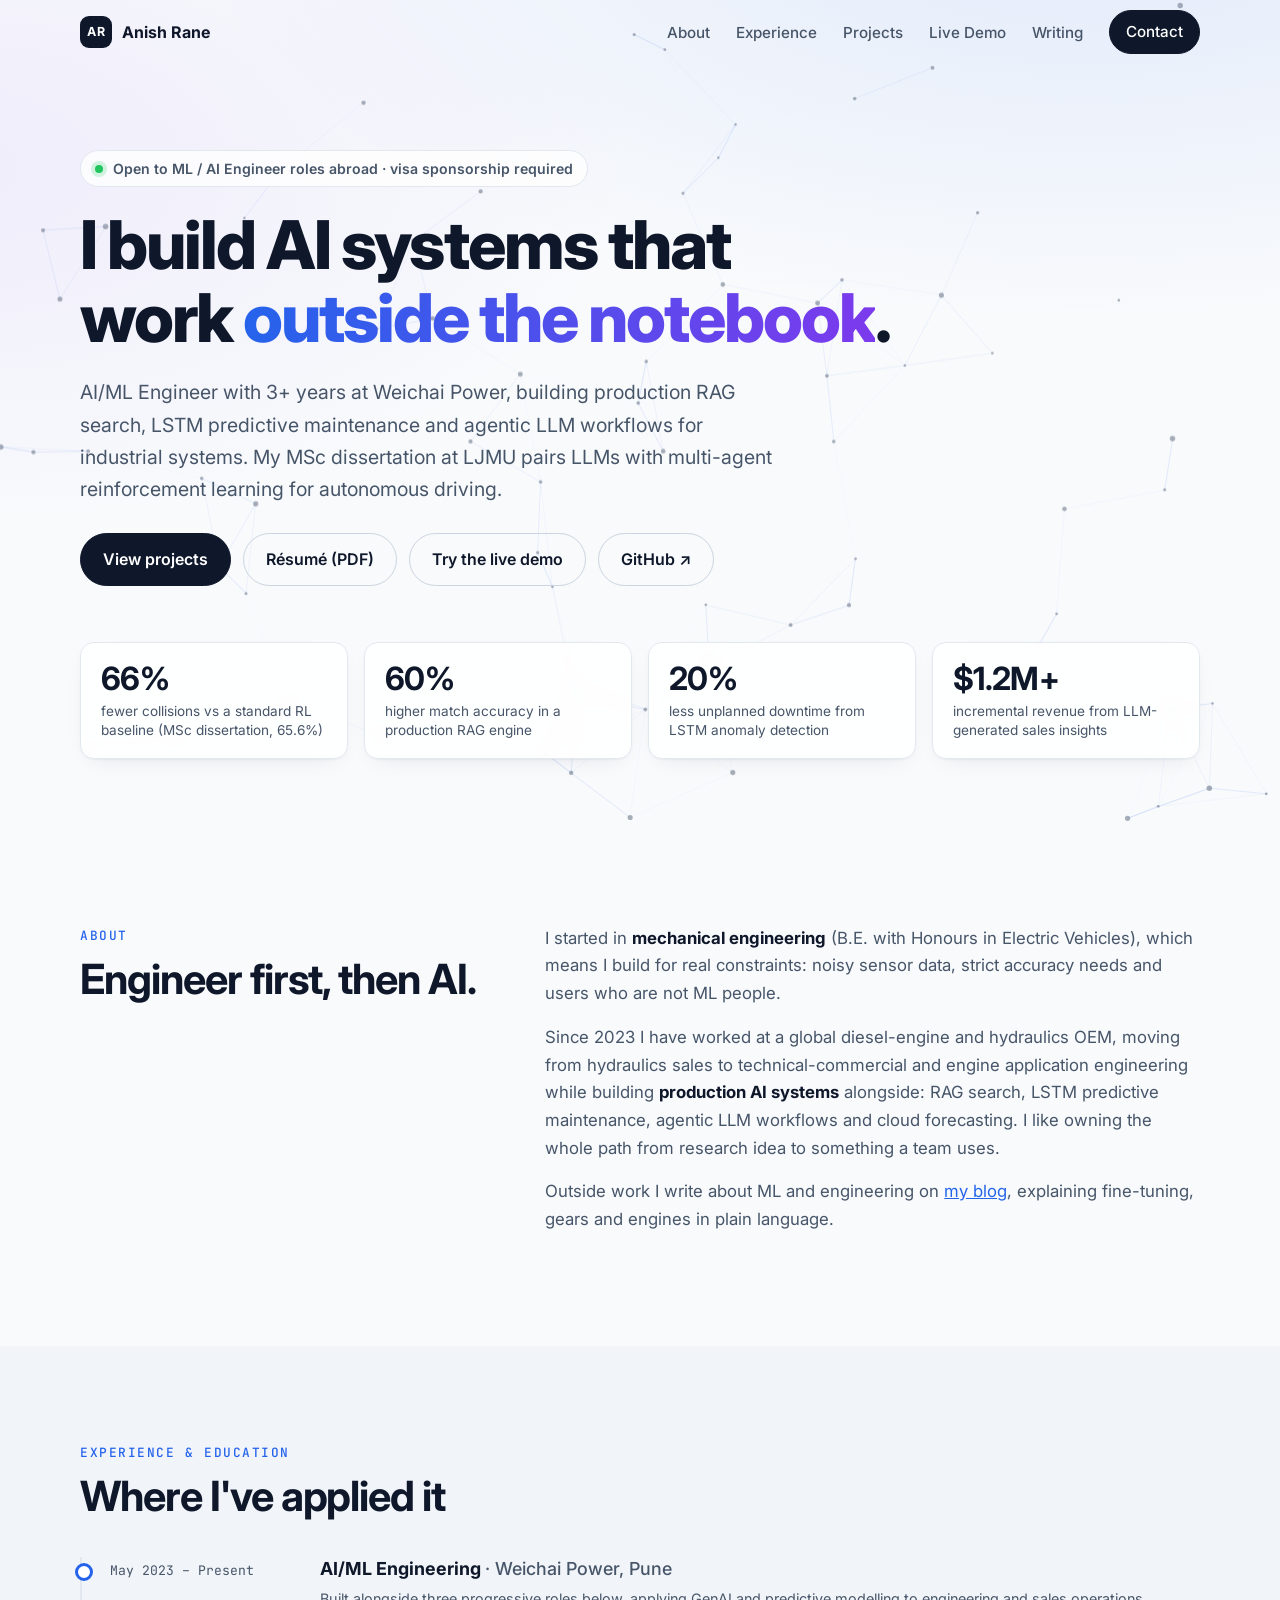
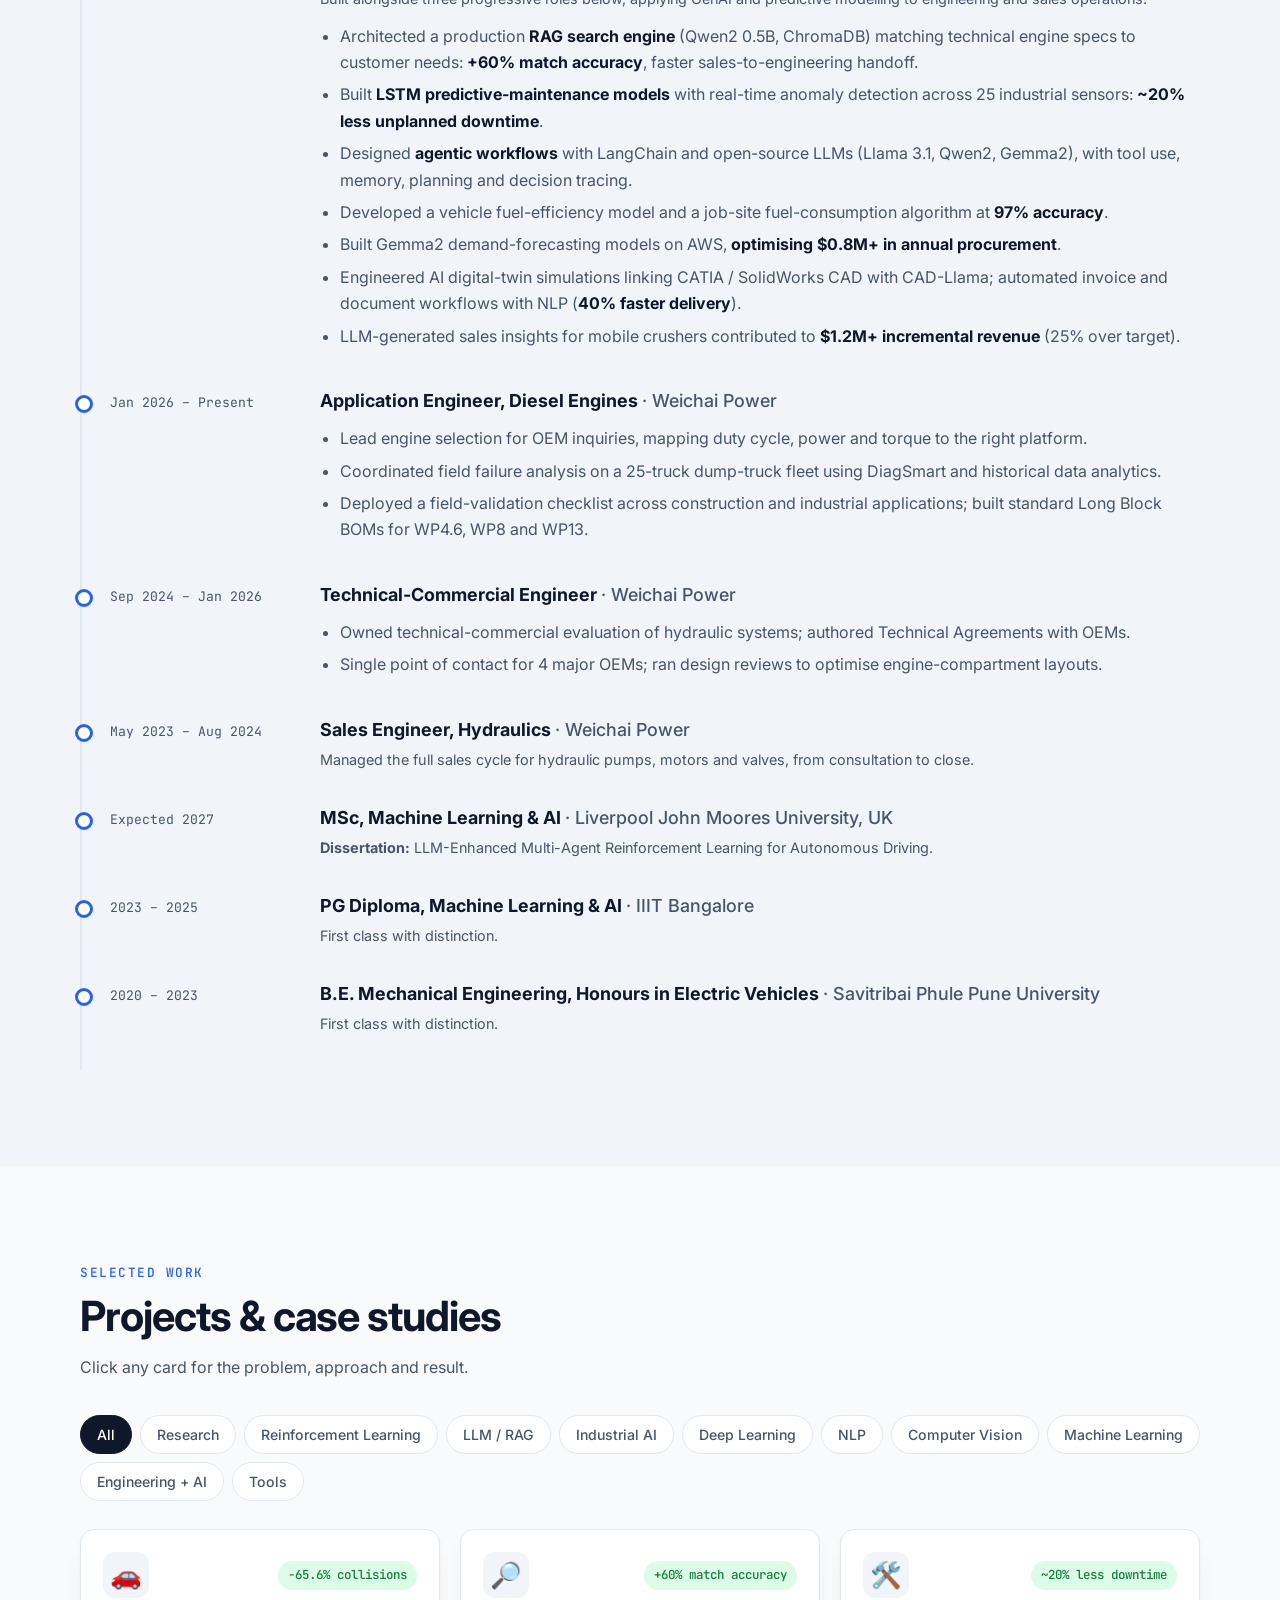
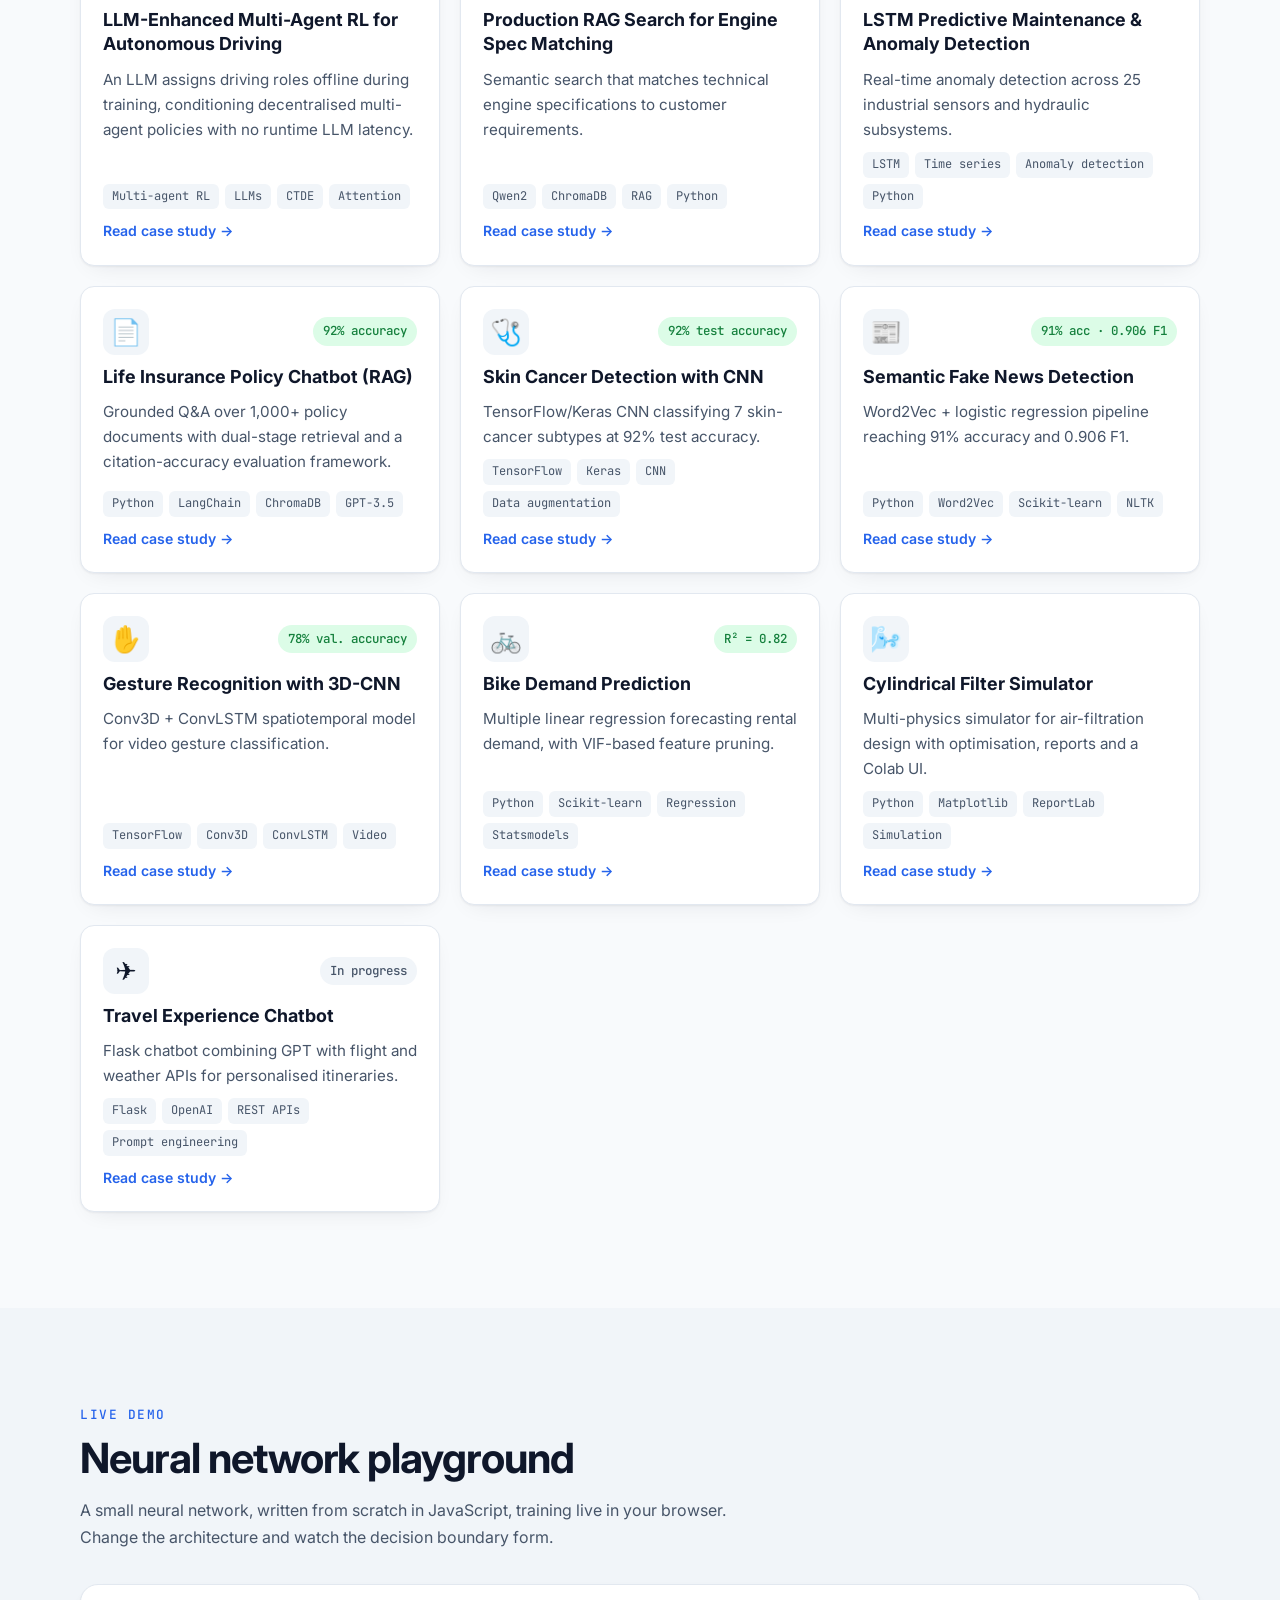
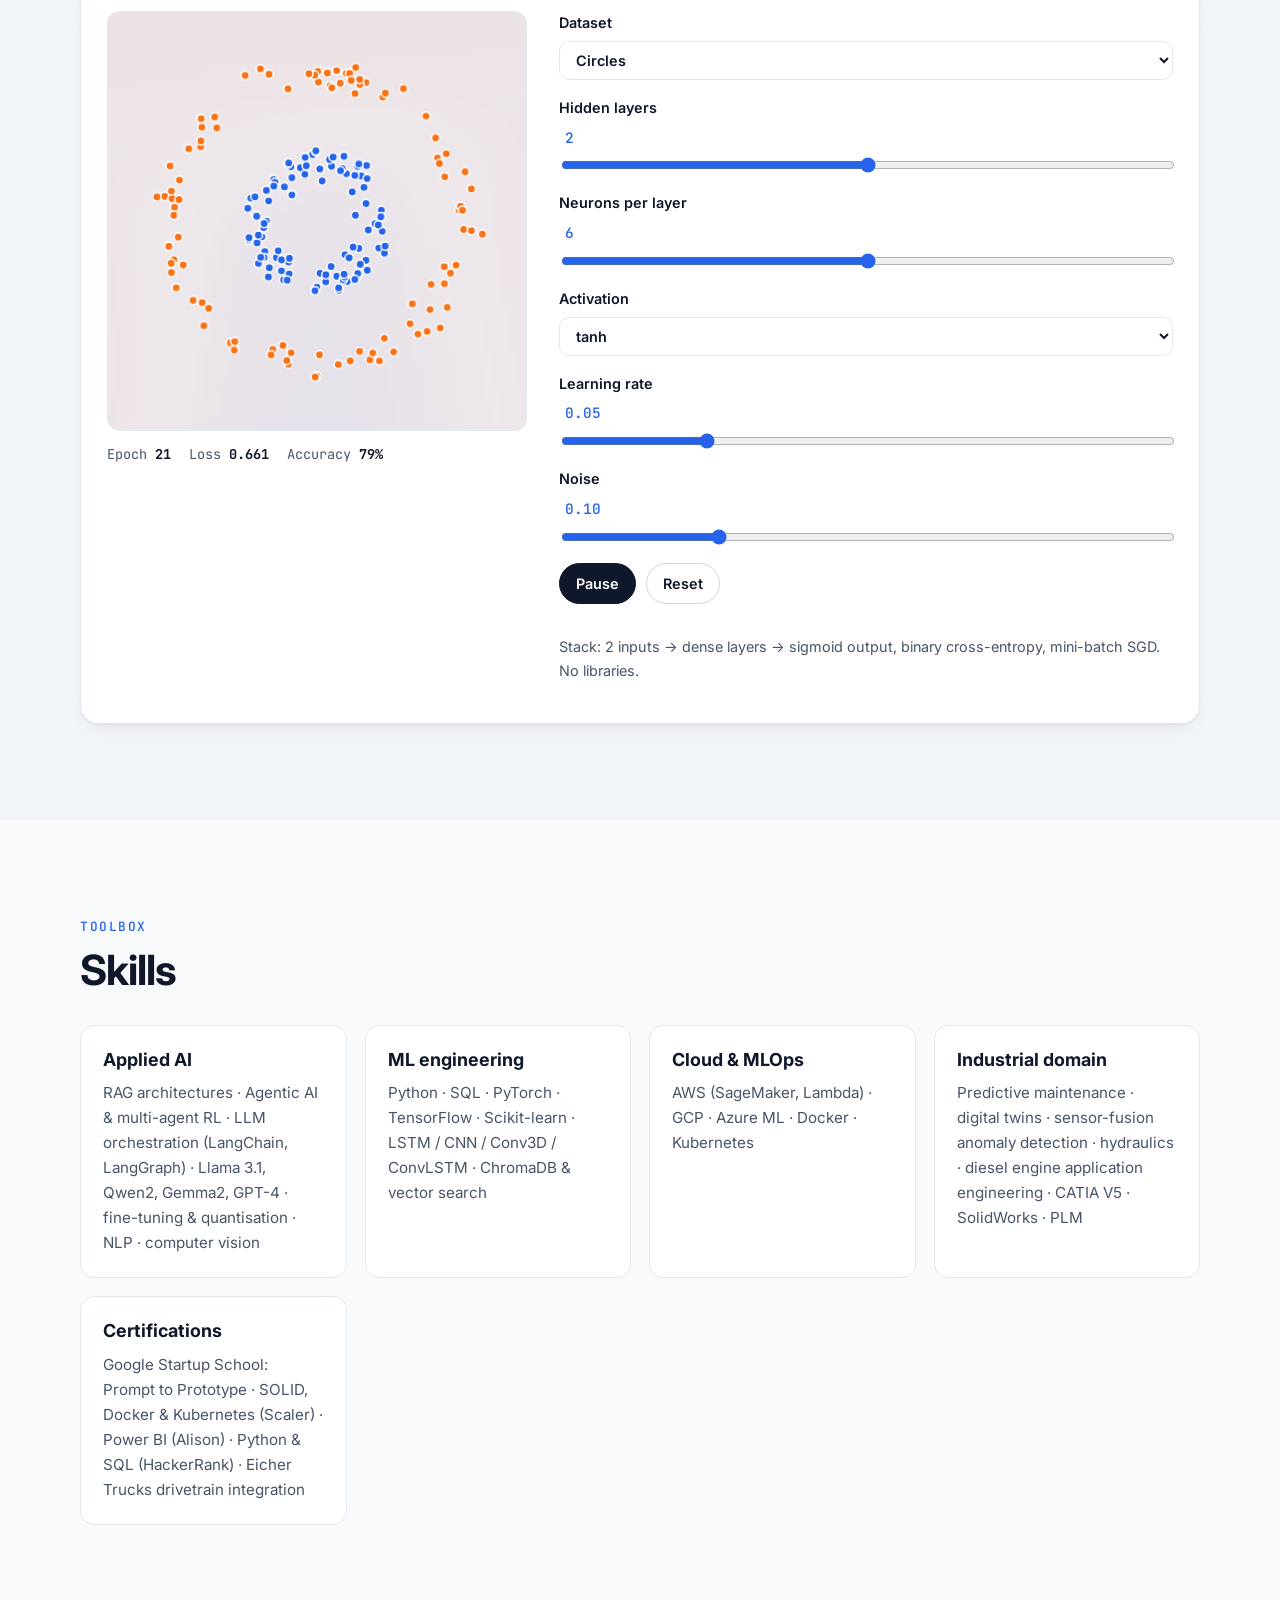
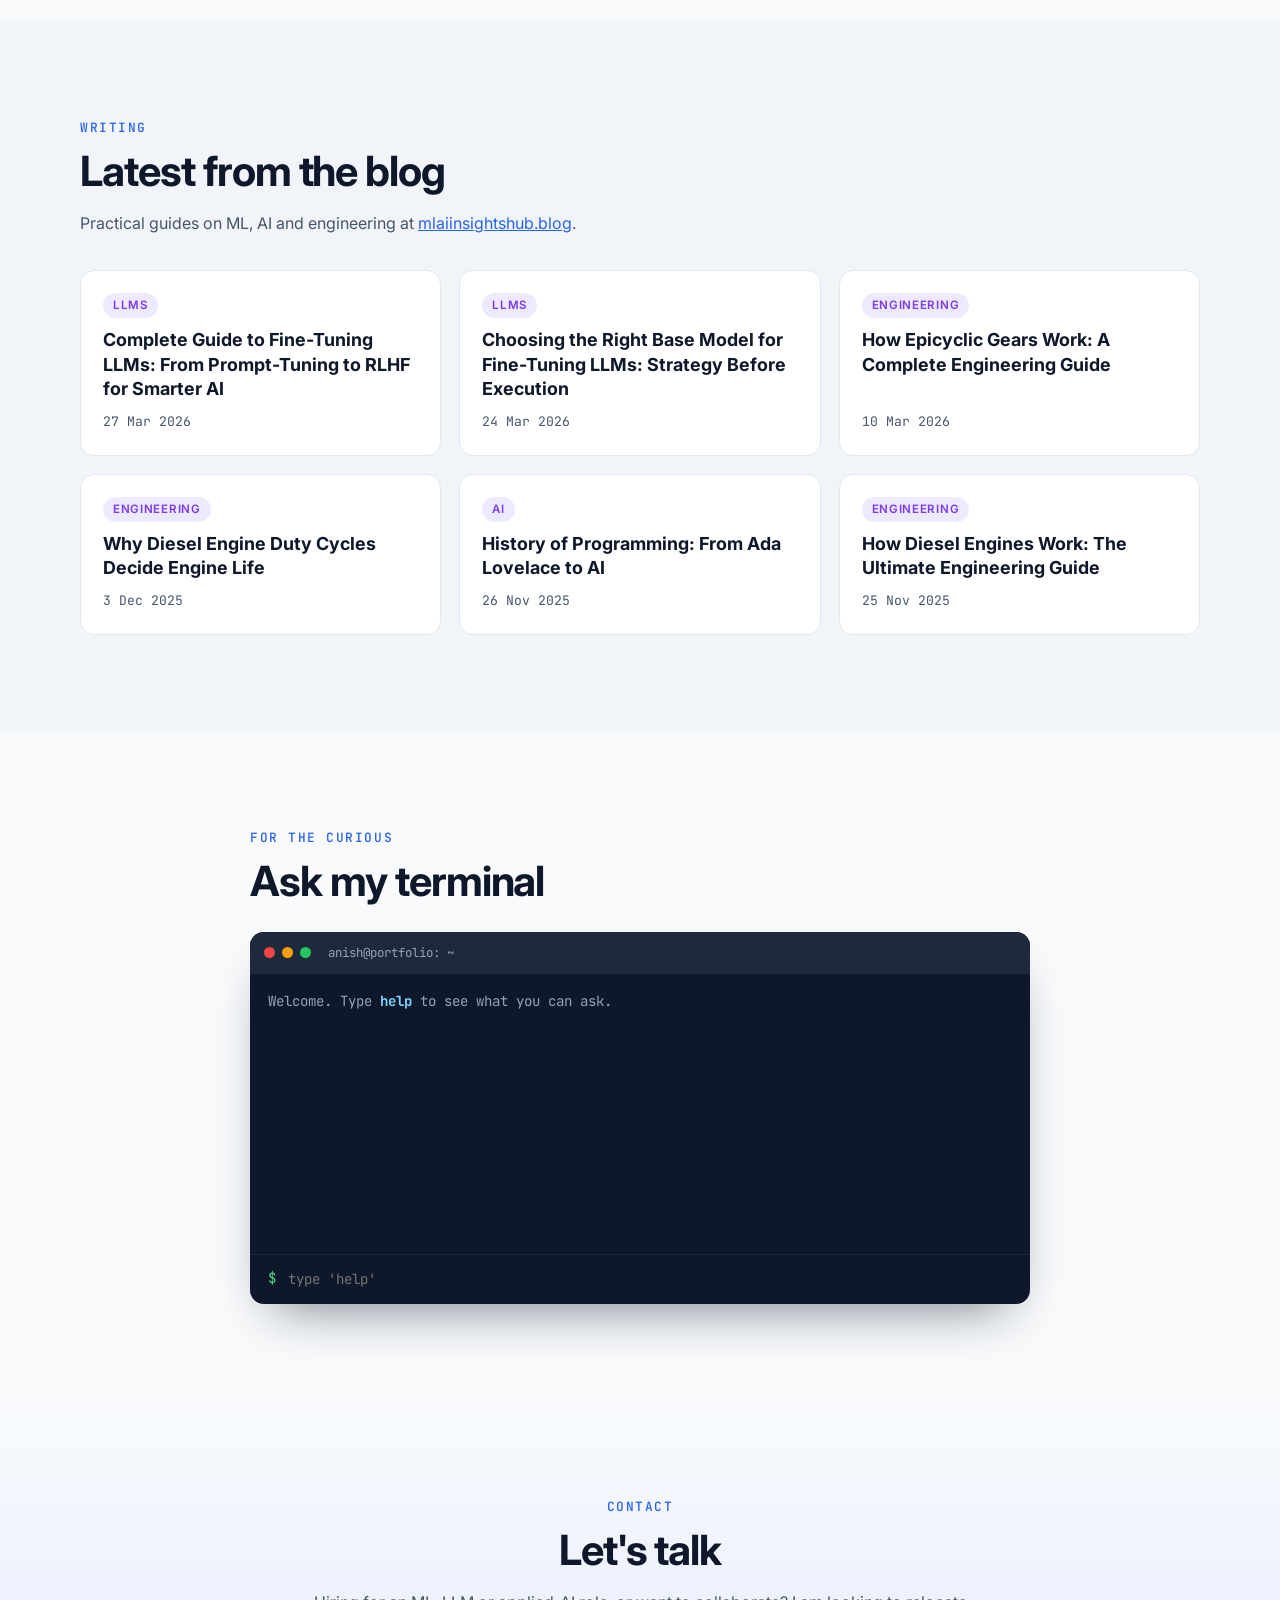
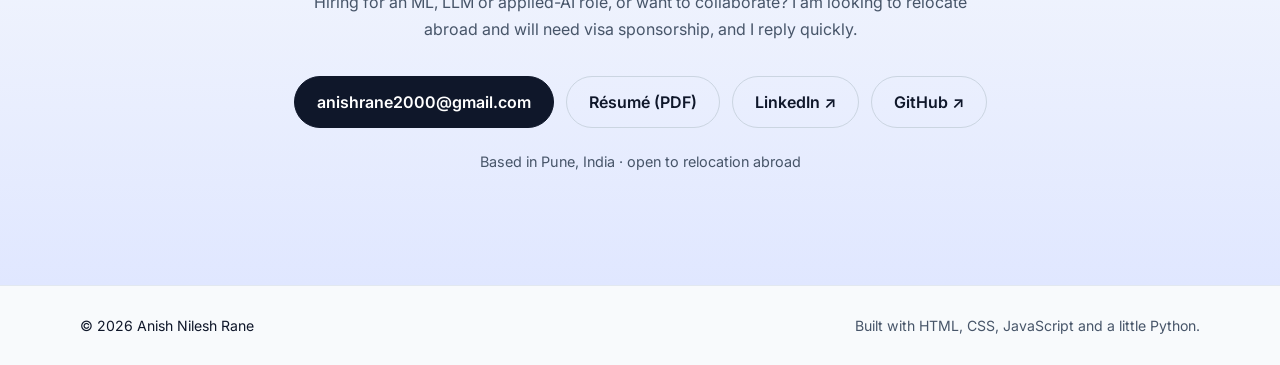
==== index.html @ 1b6bf933 "Rebuild portfolio" ====
<!doctype html>
<html lang="en">
<head>
<meta charset="utf-8">
<meta name="viewport" content="width=device-width, initial-scale=1">
<title>Anish Rane · Generative AI & Machine Learning Engineer</title>
<meta name="description" content="Anish Rane is an AI/ML Engineer building production RAG systems, LSTM predictive maintenance and LLM agents, with an MSc dissertation on LLM-enhanced multi-agent RL for autonomous driving. Explore projects, case studies and live in-browser ML demos.">
<meta name="author" content="Anish Nilesh Rane">
<meta name="theme-color" content="#f8fafc">
<link rel="canonical" href="https://anishrane-cox.github.io/Portfolio/">
<link rel="icon" href="favicon.svg" type="image/svg+xml">
<meta property="og:type" content="website">
<meta property="og:title" content="Anish Rane · Generative AI & ML Engineer">
<meta property="og:description" content="RAG systems, LLM tooling, computer vision and predictive models, with live ML demos you can run in the browser.">
<meta property="og:url" content="https://anishrane-cox.github.io/Portfolio/">
<meta name="twitter:card" content="summary">
<link rel="preconnect" href="https://fonts.googleapis.com">
<link rel="preconnect" href="https://fonts.gstatic.com" crossorigin>
<link href="https://fonts.googleapis.com/css2?family=Inter:wght@400;500;600;700;800&family=JetBrains+Mono:wght@400;500&display=swap" rel="stylesheet">
<link rel="stylesheet" href="assets/css/style.css">
<script type="application/ld+json">
{"@context":"https://schema.org","@type":"Person","name":"Anish Nilesh Rane","url":"https://anishrane-cox.github.io/Portfolio/","jobTitle":"AI/ML Engineer","address":{"@type":"PostalAddress","addressLocality":"Pune","addressCountry":"IN"},"worksFor":{"@type":"Organization","name":"Weichai Power"},"alumniOf":[{"@type":"CollegeOrUniversity","name":"Liverpool John Moores University"}],"sameAs":["https://www.linkedin.com/in/anish-rane","https://github.com/AnishRane-cox","https://mlaiinsightshub.blog/"],"knowsAbout":["Multi-Agent Reinforcement Learning","Autonomous Vehicles","Machine Learning","Generative AI","Retrieval-Augmented Generation","Computer Vision","MLOps"]}
</script>
</head>
<body>
<a class="skip" href="#main">Skip to content</a>

<header class="nav" id="nav">
  <div class="wrap nav-inner">
    <a class="brand" href="#top" aria-label="Anish Rane, home"><span class="logo">AR</span><span>Anish Rane</span></a>
    <nav aria-label="Primary">
      <ul class="nav-links" id="navLinks">
        <li><a href="#about">About</a></li>
        <li><a href="#experience">Experience</a></li>
        <li><a href="#projects">Projects</a></li>
        <li><a href="#lab">Live Demo</a></li>
        <li><a href="#writing">Writing</a></li>
        <li><a href="#contact" class="btn btn-sm">Contact</a></li>
      </ul>
    </nav>
    <button class="burger" id="burger" aria-label="Toggle menu" aria-expanded="false" aria-controls="navLinks"><span></span><span></span></button>
  </div>
</header>

<main id="main">
<section class="hero" id="top">
  <canvas id="heroCanvas" aria-hidden="true"></canvas>
  <div class="wrap hero-inner">
    <p class="eyebrow"><span class="dot"></span> Open to ML / AI Engineer roles abroad · visa sponsorship required</p>
    <h1>I build AI systems that<br>work <span class="grad">outside the notebook</span>.</h1>
    <p class="lead">AI/ML Engineer with 3+ years at Weichai Power, building production RAG search, LSTM predictive maintenance and agentic LLM workflows for industrial systems. My MSc dissertation at LJMU pairs LLMs with multi-agent reinforcement learning for autonomous driving.</p>
    <div class="cta-row">
      <a class="btn" href="#projects">View projects</a>
      <a class="btn btn-ghost" href="assets/Anish_Rane_Resume.pdf" target="_blank" rel="noopener">Résumé (PDF)</a>
      <a class="btn btn-ghost" href="#lab">Try the live demo</a>
      <a class="btn btn-ghost" href="https://github.com/AnishRane-cox" target="_blank" rel="noopener">GitHub ↗</a>
    </div>
    <ul class="stats" aria-label="Highlights">
      <li><strong data-count="66" data-suffix="%">66%</strong><span>fewer collisions vs a standard RL baseline (MSc dissertation, 65.6%)</span></li>
      <li><strong data-count="60" data-suffix="%">60%</strong><span>higher match accuracy in a production RAG engine</span></li>
      <li><strong data-count="20" data-suffix="%">~20%</strong><span>less unplanned downtime from LSTM anomaly detection</span></li>
      <li><strong>$1.2M+</strong><span>incremental revenue from LLM-generated sales insights</span></li>
    </ul>
  </div>
</section>

<section class="section" id="about">
  <div class="wrap grid-2">
    <div>
      <p class="kicker">About</p>
      <h2>Engineer first, then AI.</h2>
    </div>
    <div class="prose">
      <p>I started in <strong>mechanical engineering</strong> (B.E. with Honours in Electric Vehicles), which means I build for real constraints: noisy sensor data, strict accuracy needs and users who are not ML people.</p>
      <p>Since 2023 I have worked at a global diesel-engine and hydraulics OEM, moving from hydraulics sales to technical-commercial and engine application engineering while building <strong>production AI systems</strong> alongside: RAG search, LSTM predictive maintenance, agentic LLM workflows and cloud forecasting. I like owning the whole path from research idea to something a team uses.</p>
      <p>Outside work I write about ML and engineering on <a href="https://mlaiinsightshub.blog/" target="_blank" rel="noopener">my blog</a>, explaining fine-tuning, gears and engines in plain language.</p>
    </div>
  </div>
</section>

<section class="section alt" id="experience">
  <div class="wrap">
    <p class="kicker">Experience &amp; education</p>
    <h2>Where I've applied it</h2>
    <div class="timeline">
      <article class="tl-item">
        <div class="tl-meta">May 2023 – Present</div>
        <div class="tl-body">
          <h3>AI/ML Engineering <span class="muted">· Weichai Power, Pune</span></h3>
          <p class="small">Built alongside three progressive roles below, applying GenAI and predictive modelling to engineering and sales operations.</p>
          <ul>
            <li>Architected a production <strong>RAG search engine</strong> (Qwen2&nbsp;0.5B, ChromaDB) matching technical engine specs to customer needs: <strong>+60% match accuracy</strong>, faster sales-to-engineering handoff.</li>
            <li>Built <strong>LSTM predictive-maintenance models</strong> with real-time anomaly detection across 25 industrial sensors: <strong>~20% less unplanned downtime</strong>.</li>
            <li>Designed <strong>agentic workflows</strong> with LangChain and open-source LLMs (Llama&nbsp;3.1, Qwen2, Gemma2), with tool use, memory, planning and decision tracing.</li>
            <li>Developed a vehicle fuel-efficiency model and a job-site fuel-consumption algorithm at <strong>97% accuracy</strong>.</li>
            <li>Built Gemma2 demand-forecasting models on AWS, <strong>optimising $0.8M+ in annual procurement</strong>.</li>
            <li>Engineered AI digital-twin simulations linking CATIA / SolidWorks CAD with CAD-Llama; automated invoice and document workflows with NLP (<strong>40% faster delivery</strong>).</li>
            <li>LLM-generated sales insights for mobile crushers contributed to <strong>$1.2M+ incremental revenue</strong> (25% over target).</li>
          </ul>
        </div>
      </article>
      <article class="tl-item">
        <div class="tl-meta">Jan 2026 – Present</div>
        <div class="tl-body">
          <h3>Application Engineer, Diesel Engines <span class="muted">· Weichai Power</span></h3>
          <ul>
            <li>Lead engine selection for OEM inquiries, mapping duty cycle, power and torque to the right platform.</li>
            <li>Coordinated field failure analysis on a 25-truck dump-truck fleet using DiagSmart and historical data analytics.</li>
            <li>Deployed a field-validation checklist across construction and industrial applications; built standard Long Block BOMs for WP4.6, WP8 and WP13.</li>
          </ul>
        </div>
      </article>
      <article class="tl-item">
        <div class="tl-meta">Sep 2024 – Jan 2026</div>
        <div class="tl-body">
          <h3>Technical-Commercial Engineer <span class="muted">· Weichai Power</span></h3>
          <ul>
            <li>Owned technical-commercial evaluation of hydraulic systems; authored Technical Agreements with OEMs.</li>
            <li>Single point of contact for 4 major OEMs; ran design reviews to optimise engine-compartment layouts.</li>
          </ul>
        </div>
      </article>
      <article class="tl-item">
        <div class="tl-meta">May 2023 – Aug 2024</div>
        <div class="tl-body">
          <h3>Sales Engineer, Hydraulics <span class="muted">· Weichai Power</span></h3>
          <p class="small">Managed the full sales cycle for hydraulic pumps, motors and valves, from consultation to close.</p>
        </div>
      </article>
      <article class="tl-item">
        <div class="tl-meta">Expected 2027</div>
        <div class="tl-body">
          <h3>MSc, Machine Learning &amp; AI <span class="muted">· Liverpool John Moores University, UK</span></h3>
          <p class="small"><strong>Dissertation:</strong> LLM-Enhanced Multi-Agent Reinforcement Learning for Autonomous Driving.</p>
        </div>
      </article>
      <article class="tl-item">
        <div class="tl-meta">2023 – 2025</div>
        <div class="tl-body">
          <h3>PG Diploma, Machine Learning &amp; AI <span class="muted">· IIIT Bangalore</span></h3>
          <p class="small">First class with distinction.</p>
        </div>
      </article>
      <article class="tl-item">
        <div class="tl-meta">2020 – 2023</div>
        <div class="tl-body">
          <h3>B.E. Mechanical Engineering, Honours in Electric Vehicles <span class="muted">· Savitribai Phule Pune University</span></h3>
          <p class="small">First class with distinction.</p>
        </div>
      </article>
    </div>
  </div>
</section>

<section class="section" id="projects">
  <div class="wrap">
    <p class="kicker">Selected work</p>
    <h2>Projects &amp; case studies</h2>
    <p class="sub">Click any card for the problem, approach and result.</p>
    <div class="filters" id="filters" role="group" aria-label="Filter projects"></div>
    <div class="cards" id="cards"></div>
  </div>
</section>

<section class="section alt" id="lab">
  <div class="wrap">
    <p class="kicker">Live demo</p>
    <h2>Neural network playground</h2>
    <p class="sub">A small neural network, written from scratch in JavaScript, training live in your browser. Change the architecture and watch the decision boundary form.</p>
    <div class="lab">
      <div class="lab-stage">
        <canvas id="nnCanvas" width="420" height="420" aria-label="Decision boundary visualisation"></canvas>
        <div class="lab-stats"><span>Epoch <b id="sEpoch">0</b></span><span>Loss <b id="sLoss">–</b></span><span>Accuracy <b id="sAcc">–</b></span></div>
      </div>
      <div class="lab-controls">
        <label>Dataset
          <select id="cData"><option value="circles">Circles</option><option value="xor">XOR</option><option value="moons">Moons</option><option value="spiral">Spiral</option></select></label>
        <label>Hidden layers <output id="oLayers">2</output>
          <input id="cLayers" type="range" min="1" max="3" value="2"></label>
        <label>Neurons per layer <output id="oNeurons">6</output>
          <input id="cNeurons" type="range" min="2" max="10" value="6"></label>
        <label>Activation
          <select id="cAct"><option value="tanh">tanh</option><option value="relu">ReLU</option></select></label>
        <label>Learning rate <output id="oLr">0.05</output>
          <input id="cLr" type="range" min="0.005" max="0.2" step="0.005" value="0.05"></label>
        <label>Noise <output id="oNoise">0.10</output>
          <input id="cNoise" type="range" min="0" max="0.4" step="0.02" value="0.10"></label>
        <div class="btn-row">
          <button class="btn btn-sm" id="bTrain" type="button">Pause</button>
          <button class="btn btn-sm btn-ghost" id="bReset" type="button">Reset</button>
        </div>
        <p class="small muted">Stack: 2 inputs → dense layers → sigmoid output, binary cross-entropy, mini-batch SGD. No libraries.</p>
      </div>
    </div>
  </div>
</section>

<section class="section" id="skills">
  <div class="wrap">
    <p class="kicker">Toolbox</p>
    <h2>Skills</h2>
    <div class="skills">
      <div><h3>Applied AI</h3><p>RAG architectures · Agentic AI &amp; multi-agent RL · LLM orchestration (LangChain, LangGraph) · Llama 3.1, Qwen2, Gemma2, GPT-4 · fine-tuning &amp; quantisation · NLP · computer vision</p></div>
      <div><h3>ML engineering</h3><p>Python · SQL · PyTorch · TensorFlow · Scikit-learn · LSTM / CNN / Conv3D / ConvLSTM · ChromaDB &amp; vector search</p></div>
      <div><h3>Cloud &amp; MLOps</h3><p>AWS (SageMaker, Lambda) · GCP · Azure ML · Docker · Kubernetes</p></div>
      <div><h3>Industrial domain</h3><p>Predictive maintenance · digital twins · sensor-fusion anomaly detection · hydraulics · diesel engine application engineering · CATIA V5 · SolidWorks · PLM</p></div>
      <div><h3>Certifications</h3><p>Google Startup School: Prompt to Prototype · SOLID, Docker &amp; Kubernetes (Scaler) · Power BI (Alison) · Python &amp; SQL (HackerRank) · Eicher Trucks drivetrain integration</p></div>
    </div>
  </div>
</section>

<section class="section alt" id="writing">
  <div class="wrap">
    <p class="kicker">Writing</p>
    <h2>Latest from the blog</h2>
    <p class="sub">Practical guides on ML, AI and engineering at <a href="https://mlaiinsightshub.blog/" target="_blank" rel="noopener">mlaiinsightshub.blog</a>.</p>
    <div class="posts" id="posts"></div>
  </div>
</section>

<section class="section" id="terminal">
  <div class="wrap narrow">
    <p class="kicker">For the curious</p>
    <h2>Ask my terminal</h2>
    <div class="term" id="term" role="region" aria-label="Interactive terminal">
      <div class="term-bar"><i></i><i></i><i></i><span>anish@portfolio: ~</span></div>
      <div class="term-out" id="termOut" aria-live="polite"></div>
      <form class="term-form" id="termForm" autocomplete="off">
        <label for="termIn" class="sr">Terminal command</label>
        <span>$</span><input id="termIn" type="text" spellcheck="false" placeholder="type 'help'">
      </form>
    </div>
  </div>
</section>

<section class="section contact" id="contact">
  <div class="wrap narrow center">
    <p class="kicker">Contact</p>
    <h2>Let's talk</h2>
    <p class="sub">Hiring for an ML, LLM or applied-AI role, or want to collaborate? I am looking to relocate abroad and will need visa sponsorship, and I reply quickly.</p>
    <div class="cta-row center-row">
      <a class="btn" href="mailto:anishrane2000@gmail.com">anishrane2000@gmail.com</a>
      <a class="btn btn-ghost" href="assets/Anish_Rane_Resume.pdf" target="_blank" rel="noopener">Résumé (PDF)</a>
      <a class="btn btn-ghost" href="https://www.linkedin.com/in/anish-rane" target="_blank" rel="noopener">LinkedIn ↗</a>
      <a class="btn btn-ghost" href="https://github.com/AnishRane-cox" target="_blank" rel="noopener">GitHub ↗</a>
    </div>
    <p class="small muted" style="margin-top:22px">Based in Pune, India · open to relocation abroad</p>
  </div>
</section>
</main>

<footer class="footer">
  <div class="wrap foot-inner">
    <span>© <span id="year">2026</span> Anish Nilesh Rane</span>
    <span class="muted">Built with HTML, CSS, JavaScript and a little Python.</span>
  </div>
</footer>

<dialog id="modal" aria-labelledby="mTitle">
  <form method="dialog"><button class="close" aria-label="Close">×</button></form>
  <div id="mBody"></div>
</dialog>

<script src="assets/js/projects.js"></script>
<script src="assets/js/network.js"></script>
<script src="assets/js/playground.js"></script>
<script src="assets/js/main.js"></script>
</body>
</html>
---- assets/css/style.css ----
:root{
  --bg:#f8fafc;--surface:#fff;--alt:#f1f5f9;--ink:#0f172a;--ink2:#475569;--line:#e2e8f0;
  --accent:#2563eb;--accent2:#7c3aed;--warm:#f97316;--radius:14px;
  --shadow:0 1px 2px rgba(15,23,42,.05),0 8px 24px -12px rgba(15,23,42,.12);
  --mono:"JetBrains Mono",ui-monospace,Menlo,monospace;
}
*{box-sizing:border-box}
html{scroll-behavior:smooth;scroll-padding-top:76px}
body{margin:0;font-family:Inter,system-ui,-apple-system,Segoe UI,sans-serif;background:var(--bg);color:var(--ink);line-height:1.65;-webkit-font-smoothing:antialiased}
a{color:var(--accent)}
img,canvas{max-width:100%}
.wrap{width:min(1120px,100% - 40px);margin-inline:auto}
.narrow{width:min(780px,100% - 40px)}
.center{text-align:center}
.sr{position:absolute;width:1px;height:1px;overflow:hidden;clip:rect(0 0 0 0)}
.skip{position:absolute;left:-999px;top:8px;background:var(--ink);color:#fff;padding:8px 14px;border-radius:8px;z-index:100}
.skip:focus{left:8px}
:focus-visible{outline:3px solid rgba(37,99,235,.45);outline-offset:2px;border-radius:6px}
.muted{color:var(--ink2)}.small{font-size:.9rem}

/* nav */
.nav{position:fixed;inset:0 0 auto 0;z-index:50;transition:background .2s,box-shadow .2s,backdrop-filter .2s}
.nav.scrolled{background:rgba(248,250,252,.85);backdrop-filter:blur(12px);box-shadow:0 1px 0 var(--line)}
.nav-inner{display:flex;align-items:center;justify-content:space-between;height:64px}
.brand{display:flex;align-items:center;gap:10px;font-weight:700;color:var(--ink);text-decoration:none}
.logo{display:grid;place-items:center;width:32px;height:32px;border-radius:9px;background:var(--ink);color:#fff;font-size:.78rem;letter-spacing:.5px}
.nav-links{display:flex;align-items:center;gap:26px;list-style:none;margin:0;padding:0}
.nav-links a{color:var(--ink2);text-decoration:none;font-weight:500;font-size:.95rem}
.nav-links a:hover{color:var(--ink)}
.nav-links a.btn{color:#fff}
.burger{display:none;background:none;border:0;width:40px;height:40px;cursor:pointer;padding:0;position:relative}
.burger span{position:absolute;left:10px;right:10px;height:2px;background:var(--ink);border-radius:2px;transition:.2s}
.burger span:first-child{top:16px}.burger span:last-child{top:24px}
.burger[aria-expanded=true] span:first-child{top:20px;transform:rotate(45deg)}
.burger[aria-expanded=true] span:last-child{top:20px;transform:rotate(-45deg)}

/* buttons */
.btn{display:inline-flex;align-items:center;gap:8px;padding:12px 22px;border-radius:999px;background:var(--ink);color:#fff;font-weight:600;text-decoration:none;border:1px solid var(--ink);cursor:pointer;font:inherit;font-weight:600;transition:transform .15s,box-shadow .15s,background .15s}
.btn:hover{transform:translateY(-1px);box-shadow:0 8px 20px -8px rgba(15,23,42,.5)}
.btn-ghost{background:transparent;color:var(--ink);border-color:#cbd5e1}
.btn-ghost:hover{background:#fff;box-shadow:var(--shadow)}
.btn-sm{padding:8px 16px;font-size:.9rem}
.cta-row{display:flex;flex-wrap:wrap;gap:12px;margin-top:28px}
.center-row{justify-content:center}

/* hero */
.hero{position:relative;padding:150px 0 70px;overflow:hidden;background:radial-gradient(900px 400px at 85% -10%,rgba(37,99,235,.10),transparent),radial-gradient(700px 360px at -5% 20%,rgba(124,58,237,.07),transparent)}
#heroCanvas{position:absolute;inset:0;width:100%;height:100%}
.hero-inner{position:relative;pointer-events:none}
.hero-inner a,.hero-inner .stats{pointer-events:auto}
.eyebrow{display:inline-flex;align-items:center;gap:10px;font-size:.88rem;font-weight:600;color:var(--ink2);background:rgba(255,255,255,.8);border:1px solid var(--line);padding:6px 14px;border-radius:999px;margin:0 0 22px}
.dot{width:8px;height:8px;border-radius:50%;background:#22c55e;box-shadow:0 0 0 4px rgba(34,197,94,.2)}
h1{font-size:clamp(2.3rem,5.6vw,4.2rem);line-height:1.08;letter-spacing:-.03em;margin:0 0 22px;font-weight:800}
.grad{background:linear-gradient(90deg,var(--accent),var(--accent2));-webkit-background-clip:text;background-clip:text;color:transparent}
.lead{font-size:clamp(1.05rem,1.6vw,1.22rem);color:var(--ink2);max-width:700px;margin:0}
.stats{list-style:none;padding:0;margin:56px 0 0;display:grid;grid-template-columns:repeat(4,1fr);gap:16px}
.stats li{background:rgba(255,255,255,.85);backdrop-filter:blur(6px);border:1px solid var(--line);border-radius:var(--radius);padding:18px 20px;box-shadow:var(--shadow)}
.stats strong{display:block;font-size:2rem;letter-spacing:-.02em;line-height:1.1}
.stats span{font-size:.85rem;color:var(--ink2);display:block;margin-top:6px;line-height:1.4}

/* sections */
.section{padding:96px 0}
.section.alt{background:var(--alt)}
.kicker{font-family:var(--mono);font-size:.8rem;text-transform:uppercase;letter-spacing:.12em;color:var(--accent);margin:0 0 10px;font-weight:500}
h2{font-size:clamp(1.8rem,3.4vw,2.6rem);letter-spacing:-.025em;line-height:1.15;margin:0 0 14px}
h3{margin:0;font-size:1.12rem;line-height:1.35}
.sub{color:var(--ink2);max-width:680px;margin:0 0 34px}
.grid-2{display:grid;grid-template-columns:1fr 1.6fr;gap:56px}
.prose p{margin:0 0 16px;color:var(--ink2);font-size:1.05rem}
.prose strong{color:var(--ink)}

/* timeline */
.timeline{margin-top:36px;border-left:2px solid var(--line);padding-left:0}
.tl-item{display:grid;grid-template-columns:190px 1fr;gap:20px;padding:0 0 34px 28px;position:relative}
.tl-item::before{content:"";position:absolute;left:-7px;top:6px;width:12px;height:12px;border-radius:50%;background:#fff;border:3px solid var(--accent)}
.tl-meta{font-family:var(--mono);font-size:.82rem;color:var(--ink2);padding-top:3px}
.tl-body h3 .muted{font-weight:500}
.tl-body ul{margin:12px 0 0;padding-left:20px;color:var(--ink2)}
.tl-body li{margin-bottom:6px}.tl-body li strong{color:var(--ink)}
.tl-body p{margin:6px 0 0;color:var(--ink2)}

/* projects */
.filters{display:flex;flex-wrap:wrap;gap:8px;margin-bottom:28px}
.chip{font:inherit;font-size:.88rem;font-weight:500;padding:7px 16px;border-radius:999px;border:1px solid var(--line);background:#fff;color:var(--ink2);cursor:pointer;transition:.15s}
.chip:hover{border-color:#94a3b8;color:var(--ink)}
.chip.on{background:var(--ink);color:#fff;border-color:var(--ink)}
.cards{display:grid;grid-template-columns:repeat(auto-fill,minmax(320px,1fr));gap:20px}
.card{all:unset;box-sizing:border-box;display:flex;flex-direction:column;gap:10px;background:var(--surface);border:1px solid var(--line);border-radius:var(--radius);padding:22px;cursor:pointer;box-shadow:var(--shadow);transition:transform .2s,border-color .2s,box-shadow .2s}
.card:hover{transform:translateY(-4px);border-color:#bfdbfe;box-shadow:0 18px 36px -18px rgba(37,99,235,.35)}
.card:focus-visible{outline:3px solid rgba(37,99,235,.45);outline-offset:2px}
.card p{margin:0;color:var(--ink2);font-size:.95rem;flex:1}
.card-top{display:flex;justify-content:space-between;align-items:center}
.ico{font-size:1.6rem;width:46px;height:46px;display:grid;place-items:center;background:var(--alt);border-radius:12px}
.metric{font-family:var(--mono);font-size:.78rem;font-weight:500;color:#15803d;background:#dcfce7;padding:4px 10px;border-radius:999px}
.metric.soft{color:var(--ink2);background:var(--alt)}
.tags{display:flex;flex-wrap:wrap;gap:6px}
.tags span{font-size:.75rem;font-family:var(--mono);color:var(--ink2);background:var(--alt);padding:3px 9px;border-radius:6px}
.more{font-size:.88rem;font-weight:600;color:var(--accent)}

/* modal */
dialog{border:0;border-radius:18px;padding:34px;width:min(680px,calc(100% - 28px));max-height:88vh;overflow:auto;box-shadow:0 30px 80px -20px rgba(15,23,42,.45);color:var(--ink);background:#fff}
dialog::backdrop{background:rgba(15,23,42,.45);backdrop-filter:blur(3px)}
dialog h3{font-size:1.6rem;letter-spacing:-.02em;margin-bottom:6px}
dialog h4{margin:22px 0 6px;font-size:.78rem;text-transform:uppercase;letter-spacing:.1em;color:var(--ink2);font-family:var(--mono);font-weight:500}
dialog p,dialog li{color:var(--ink2);margin:0 0 8px}
dialog ul{padding-left:20px;margin:0}
dialog .tags{margin-top:20px}
.close{position:absolute;top:14px;right:14px;width:36px;height:36px;border-radius:50%;border:0;background:var(--alt);font-size:1.4rem;cursor:pointer;line-height:1}
.close:hover{background:var(--line)}

/* lab */
.lab{display:grid;grid-template-columns:auto 1fr;gap:32px;align-items:start;background:#fff;border:1px solid var(--line);border-radius:18px;padding:26px;box-shadow:var(--shadow)}
.lab-stage canvas{width:420px;height:420px;border-radius:12px;border:1px solid var(--line);display:block}
.lab-stats{display:flex;gap:18px;margin-top:12px;font-family:var(--mono);font-size:.85rem;color:var(--ink2);flex-wrap:wrap}
.lab-stats b{color:var(--ink)}
.lab-controls{display:grid;gap:16px;align-content:start}
.lab-controls label{display:grid;gap:6px;font-weight:600;font-size:.9rem}
.lab-controls output{font-family:var(--mono);color:var(--accent);font-weight:500;margin-left:6px}
select{font:inherit;padding:9px 12px;border-radius:10px;border:1px solid var(--line);background:#fff;color:var(--ink)}
input[type=range]{width:100%;accent-color:var(--accent)}
.btn-row{display:flex;gap:10px}

/* skills */
.skills{display:grid;grid-template-columns:repeat(auto-fit,minmax(240px,1fr));gap:18px;margin-top:30px}
.skills>div{background:#fff;border:1px solid var(--line);border-radius:var(--radius);padding:22px}
.skills p{margin:8px 0 0;color:var(--ink2);font-size:.95rem}

/* posts */
.posts{display:grid;grid-template-columns:repeat(auto-fill,minmax(320px,1fr));gap:18px}
.post{display:flex;flex-direction:column;gap:10px;background:#fff;border:1px solid var(--line);border-radius:var(--radius);padding:22px;text-decoration:none;color:var(--ink);transition:.2s}
.post:hover{border-color:#bfdbfe;transform:translateY(-3px);box-shadow:var(--shadow)}
.post h3{flex:1}
.post time{font-size:.82rem;color:var(--ink2);font-family:var(--mono)}
.tag{align-self:flex-start;font-size:.72rem;font-weight:600;letter-spacing:.06em;text-transform:uppercase;color:var(--accent2);background:#ede9fe;padding:3px 10px;border-radius:999px}

/* terminal */
.term{background:#0f172a;border-radius:14px;overflow:hidden;box-shadow:0 24px 50px -24px rgba(15,23,42,.6);font-family:var(--mono);font-size:.88rem;color:#e2e8f0;margin-top:26px}
.term-bar{display:flex;align-items:center;gap:7px;padding:11px 14px;background:#1e293b;color:#94a3b8;font-size:.78rem}
.term-bar i{width:11px;height:11px;border-radius:50%;background:#475569}
.term-bar i:nth-child(1){background:#ef4444}.term-bar i:nth-child(2){background:#f59e0b}.term-bar i:nth-child(3){background:#22c55e}
.term-bar span{margin-left:10px}
.term-out{height:280px;overflow:auto;padding:16px 18px;white-space:pre-wrap;line-height:1.6}
.term-out .muted{color:#94a3b8}.term-out b{color:#7dd3fc}.term-out a{color:#7dd3fc}
.prompt{color:#4ade80}
.term-form{display:flex;gap:10px;padding:12px 18px;border-top:1px solid #1e293b;color:#4ade80}
.term-form input{flex:1;background:none;border:0;color:#e2e8f0;font:inherit;outline:none}

/* contact + footer */
.contact{background:linear-gradient(180deg,var(--bg),#e0e7ff)}
.contact .sub{margin-inline:auto}
.footer{padding:28px 0;border-top:1px solid var(--line);font-size:.88rem}
.foot-inner{display:flex;justify-content:space-between;gap:12px;flex-wrap:wrap}

/* motion */
.reveal{opacity:0;transform:translateY(18px);transition:opacity .6s ease,transform .6s ease}
.reveal.in{opacity:1;transform:none}
@media (prefers-reduced-motion:reduce){html{scroll-behavior:auto}.reveal{opacity:1;transform:none;transition:none}*{animation:none!important}}

/* responsive */
@media (max-width:900px){
  .grid-2{grid-template-columns:1fr;gap:10px}
  .stats{grid-template-columns:repeat(2,1fr)}
  .lab{grid-template-columns:1fr}
  .lab-stage canvas{width:100%;height:auto;aspect-ratio:1}
  .tl-item{grid-template-columns:1fr;gap:4px}
}
@media (max-width:760px){
  .burger{display:block}
  .nav-links{position:absolute;top:64px;left:0;right:0;flex-direction:column;align-items:stretch;gap:0;background:rgba(248,250,252,.98);border-bottom:1px solid var(--line);padding:8px 20px 16px;display:none}
  .nav-links.open{display:flex}
  .nav-links li{padding:10px 0;border-bottom:1px solid var(--line)}
  .nav-links li:last-child{border:0}
  .section{padding:68px 0}
  .hero{padding-top:120px}
  .cards,.posts{grid-template-columns:1fr}
}
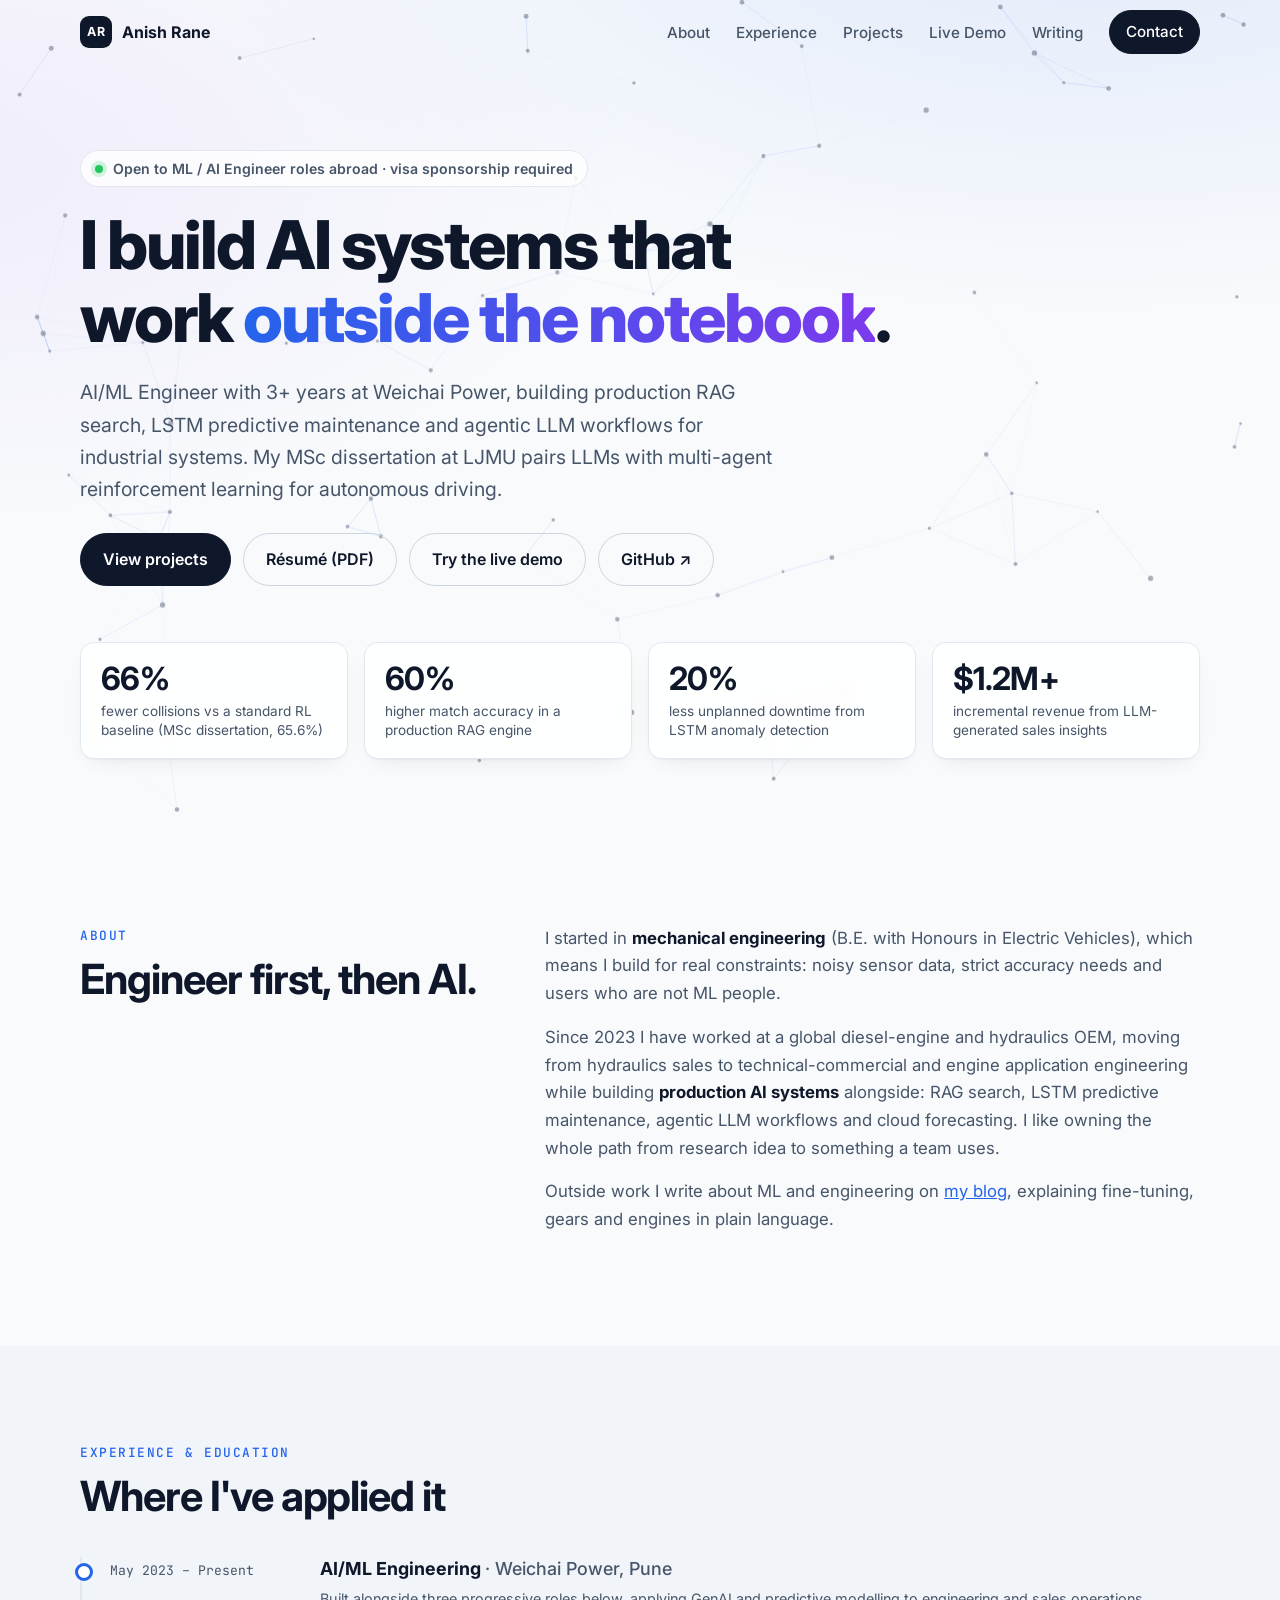
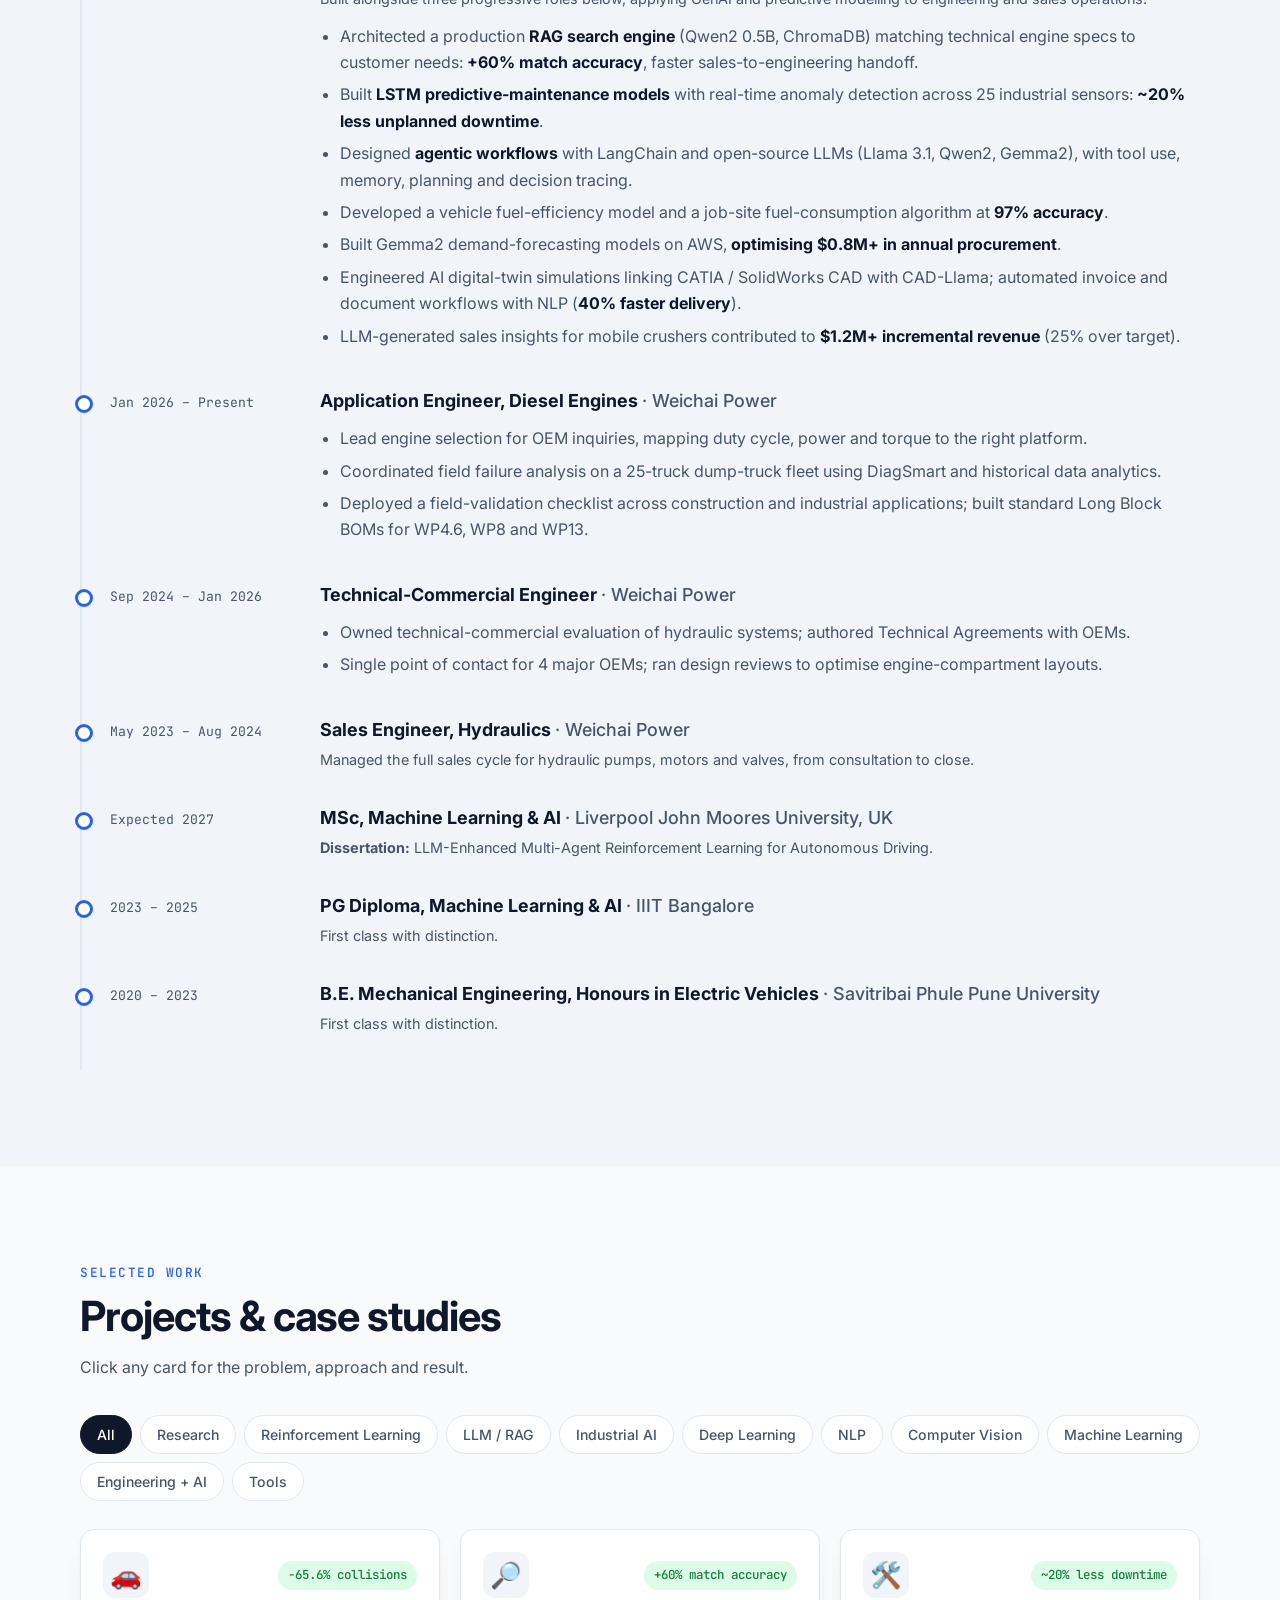
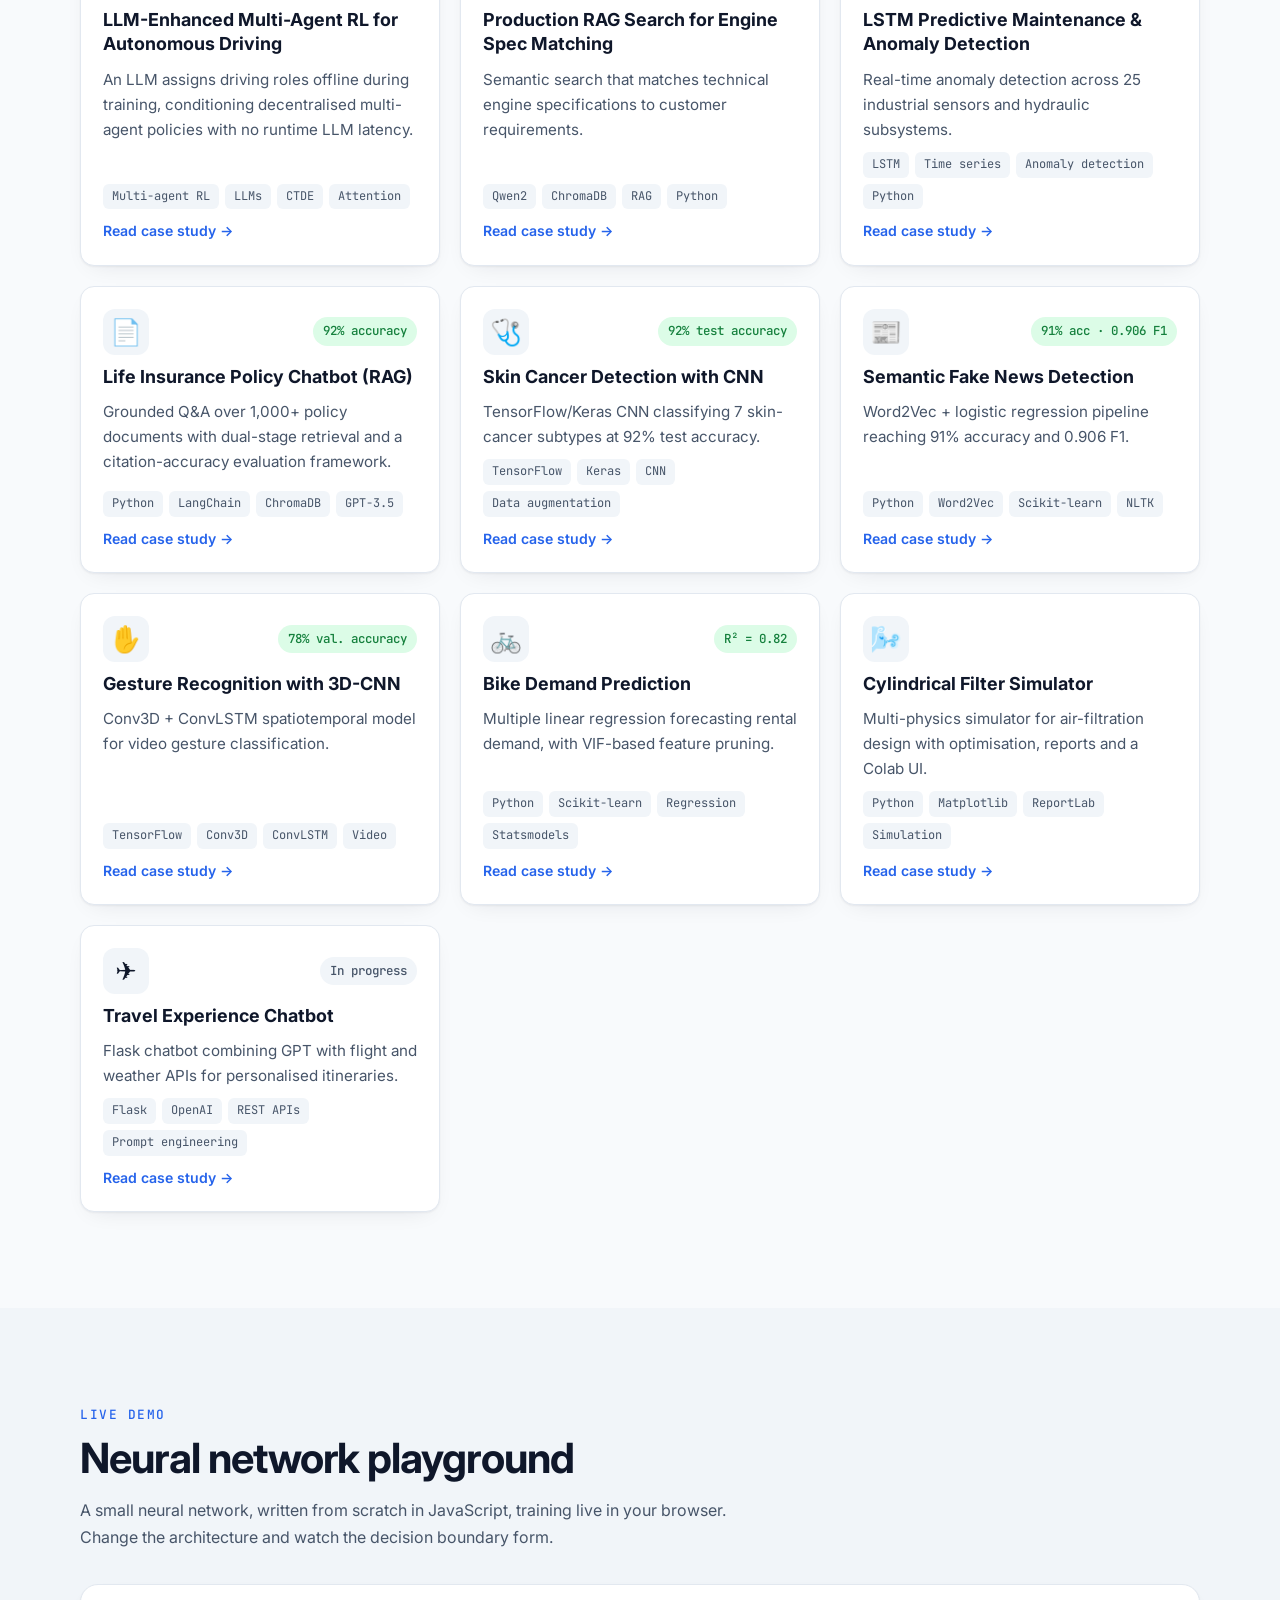
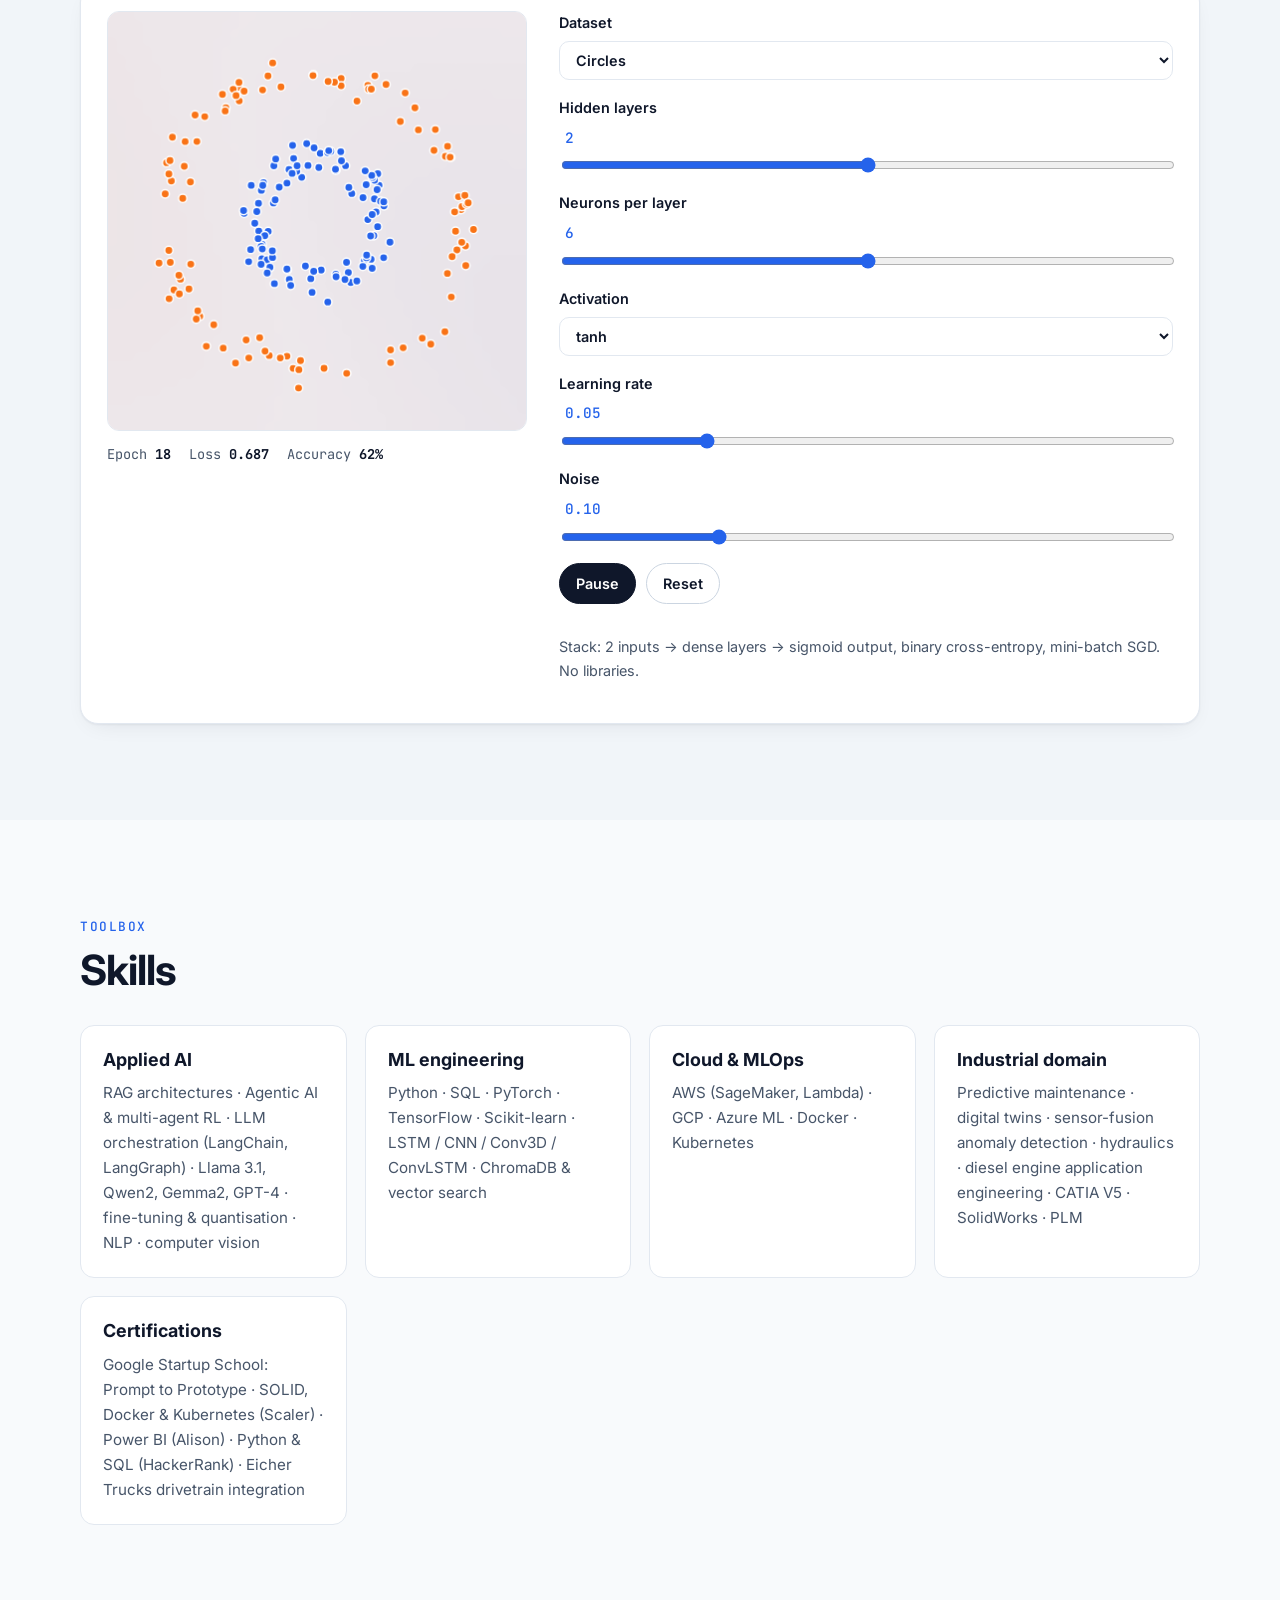
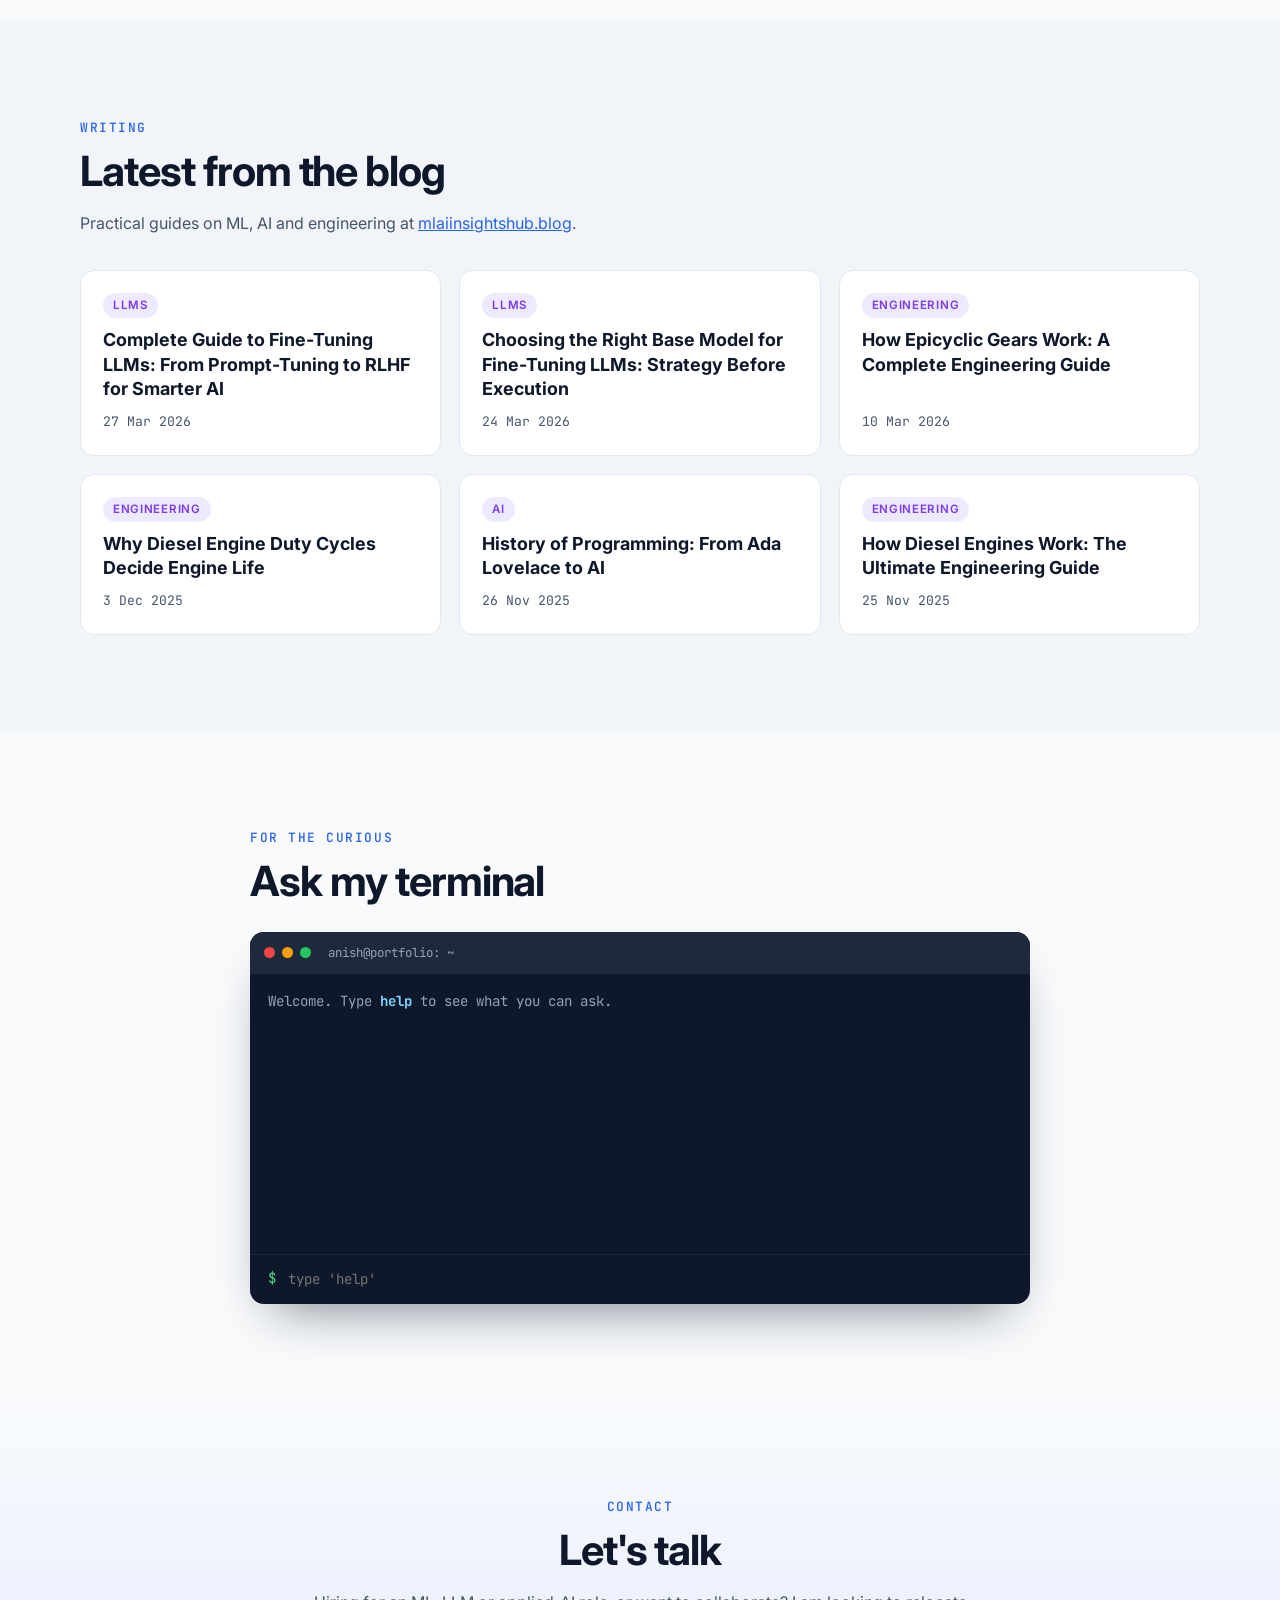
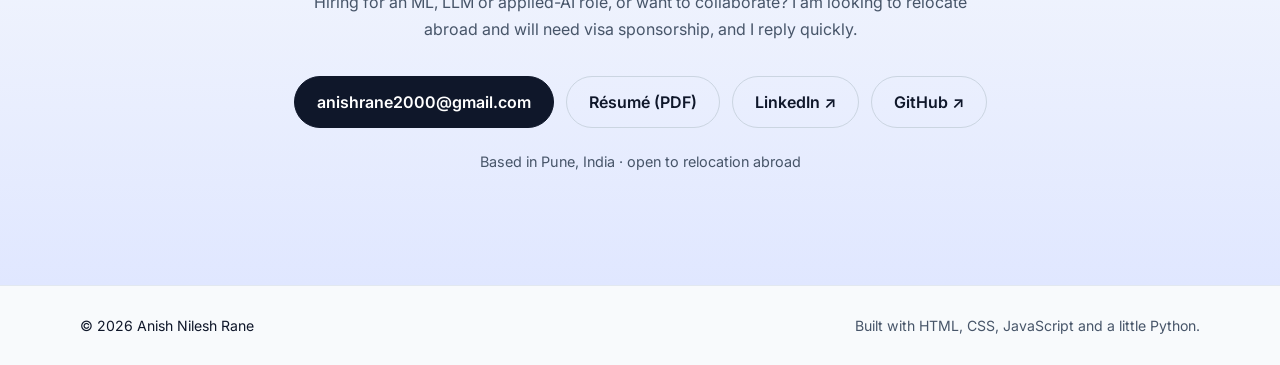
==== commit c7428cb4: "Add social preview image" ====
--- a/index.html
+++ b/index.html
@@ -13,7 +13,13 @@
 <meta property="og:title" content="Anish Rane · Generative AI & ML Engineer">
 <meta property="og:description" content="RAG systems, LLM tooling, computer vision and predictive models, with live ML demos you can run in the browser.">
 <meta property="og:url" content="https://anishrane-cox.github.io/Portfolio/">
-<meta name="twitter:card" content="summary">
+<meta property="og:image" content="https://anishrane-cox.github.io/Portfolio/assets/og-image.png">
+<meta property="og:image:width" content="1200">
+<meta property="og:image:height" content="630">
+<meta property="og:image:alt" content="Anish Rane, AI/ML Engineer: AI systems that work outside the notebook">
+<meta property="og:site_name" content="Anish Rane · Portfolio">
+<meta name="twitter:card" content="summary_large_image">
+<meta name="twitter:image" content="https://anishrane-cox.github.io/Portfolio/assets/og-image.png">
 <link rel="preconnect" href="https://fonts.googleapis.com">
 <link rel="preconnect" href="https://fonts.gstatic.com" crossorigin>
 <link href="https://fonts.googleapis.com/css2?family=Inter:wght@400;500;600;700;800&family=JetBrains+Mono:wght@400;500&display=swap" rel="stylesheet">
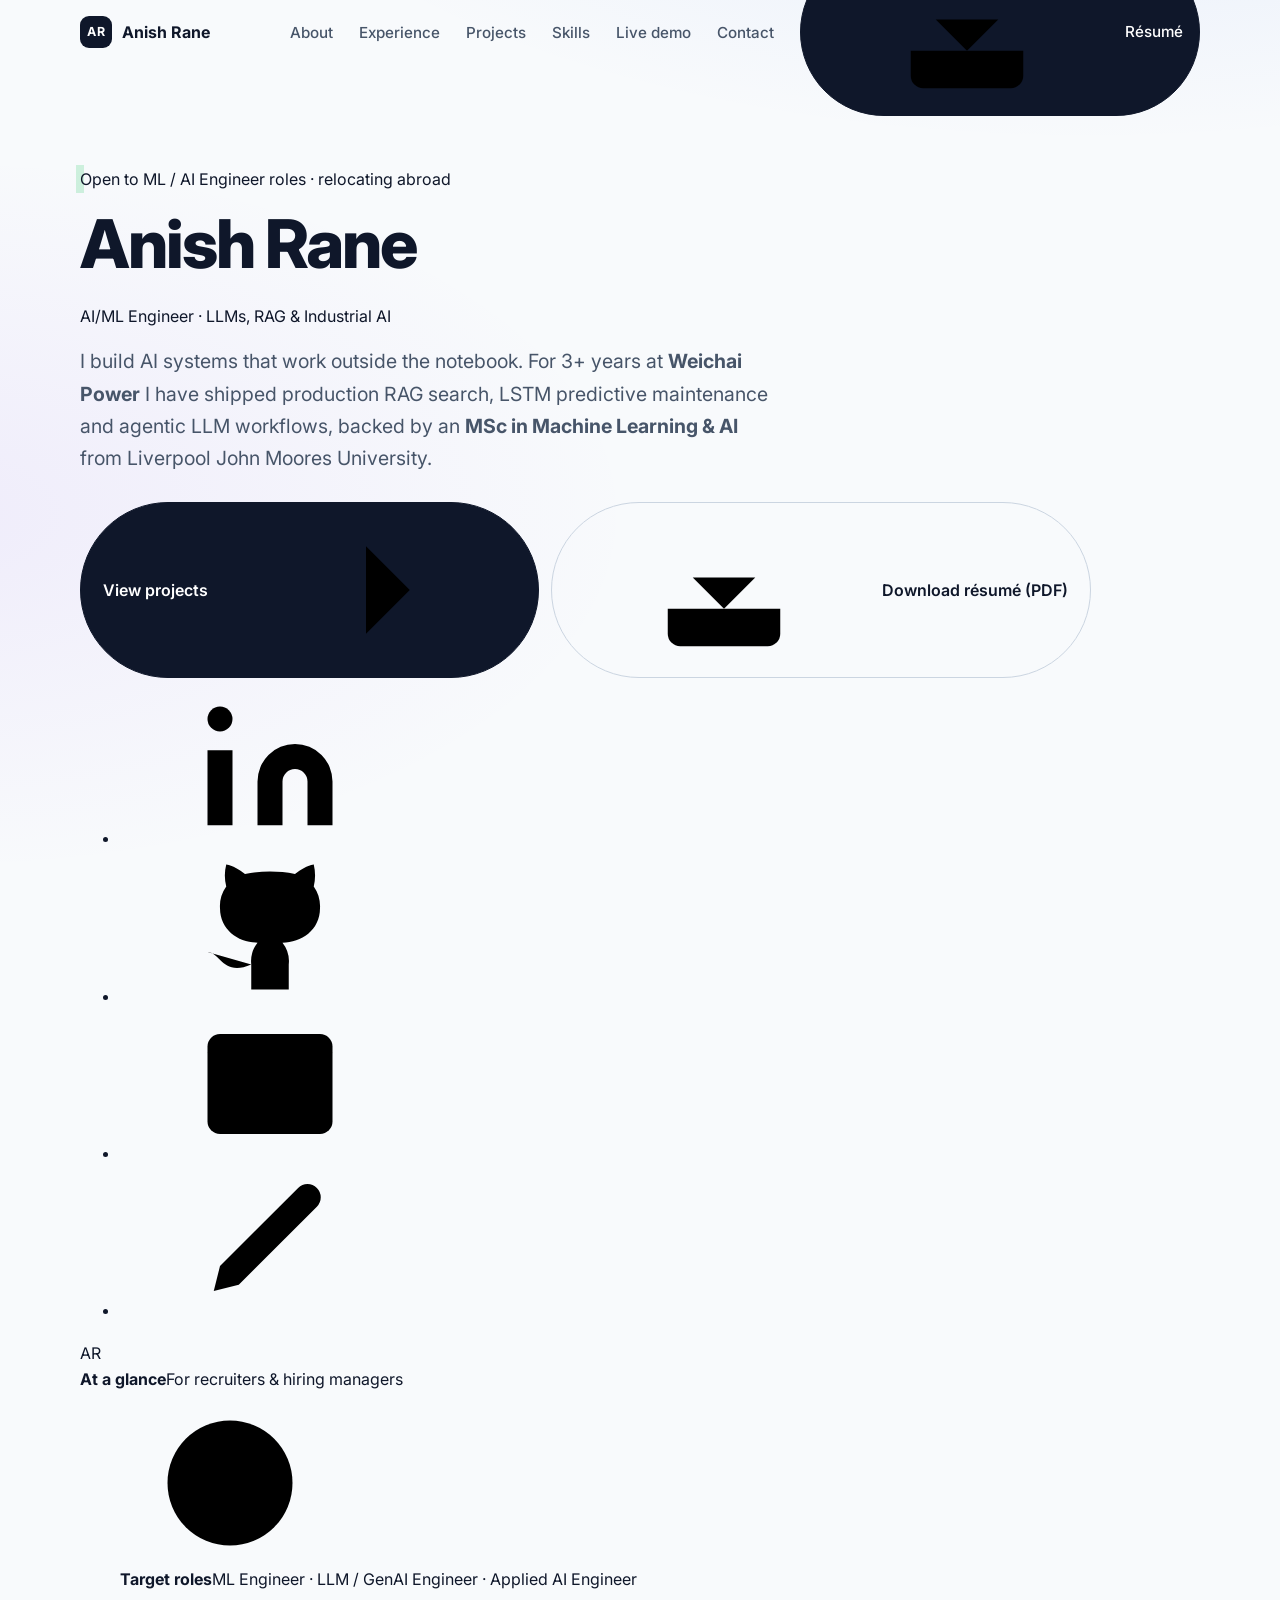
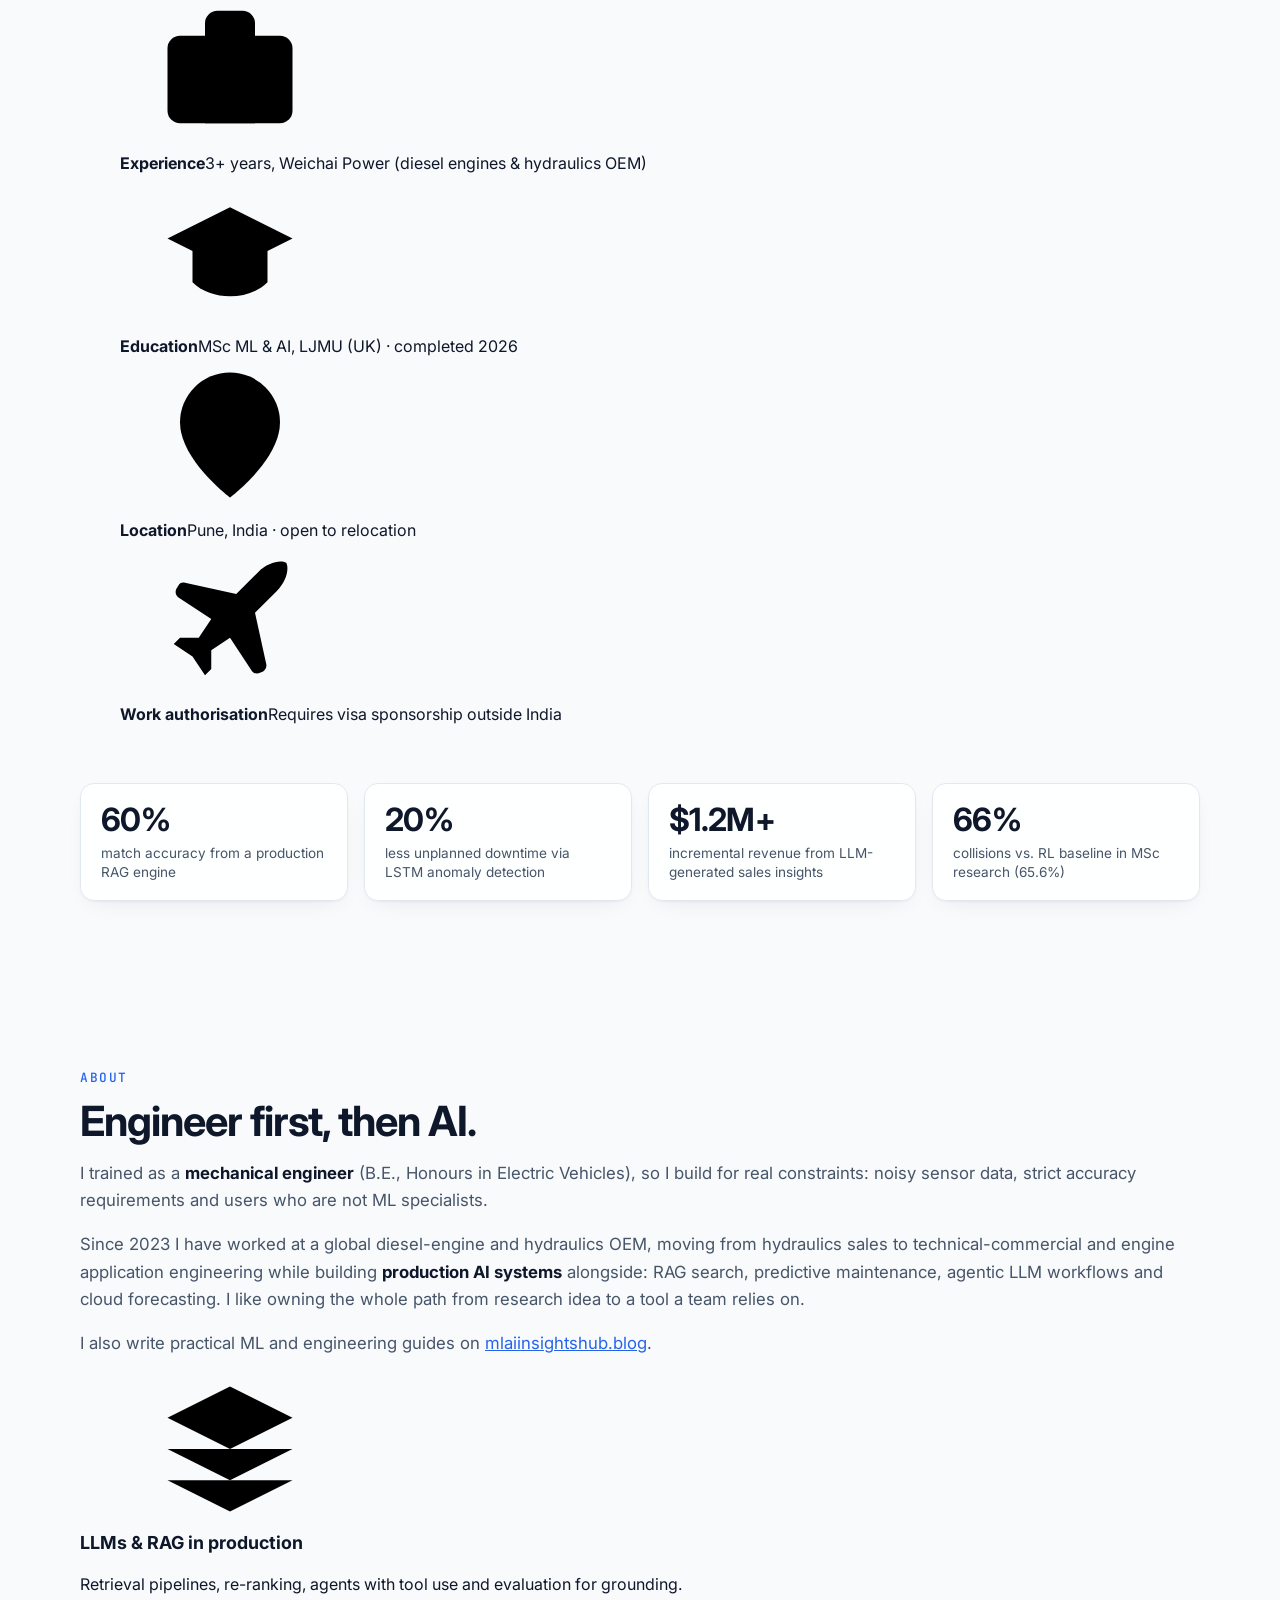
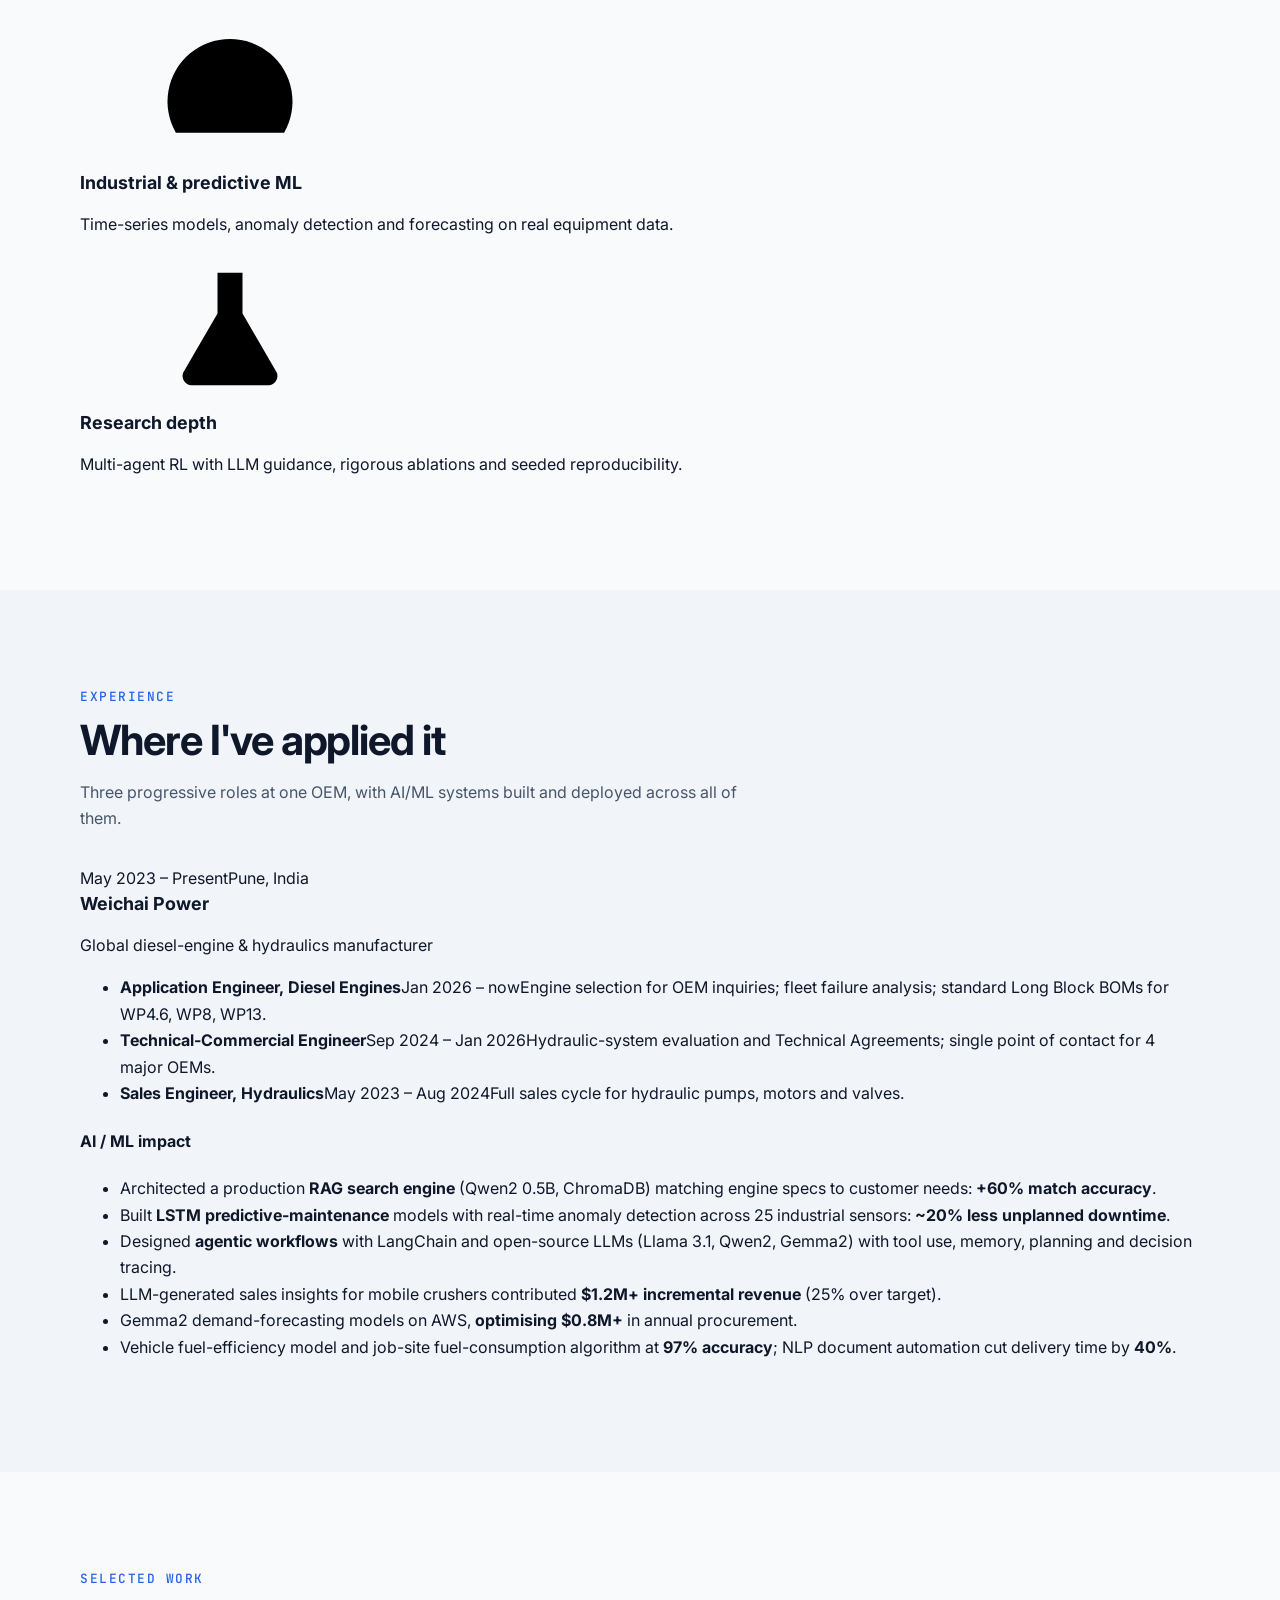
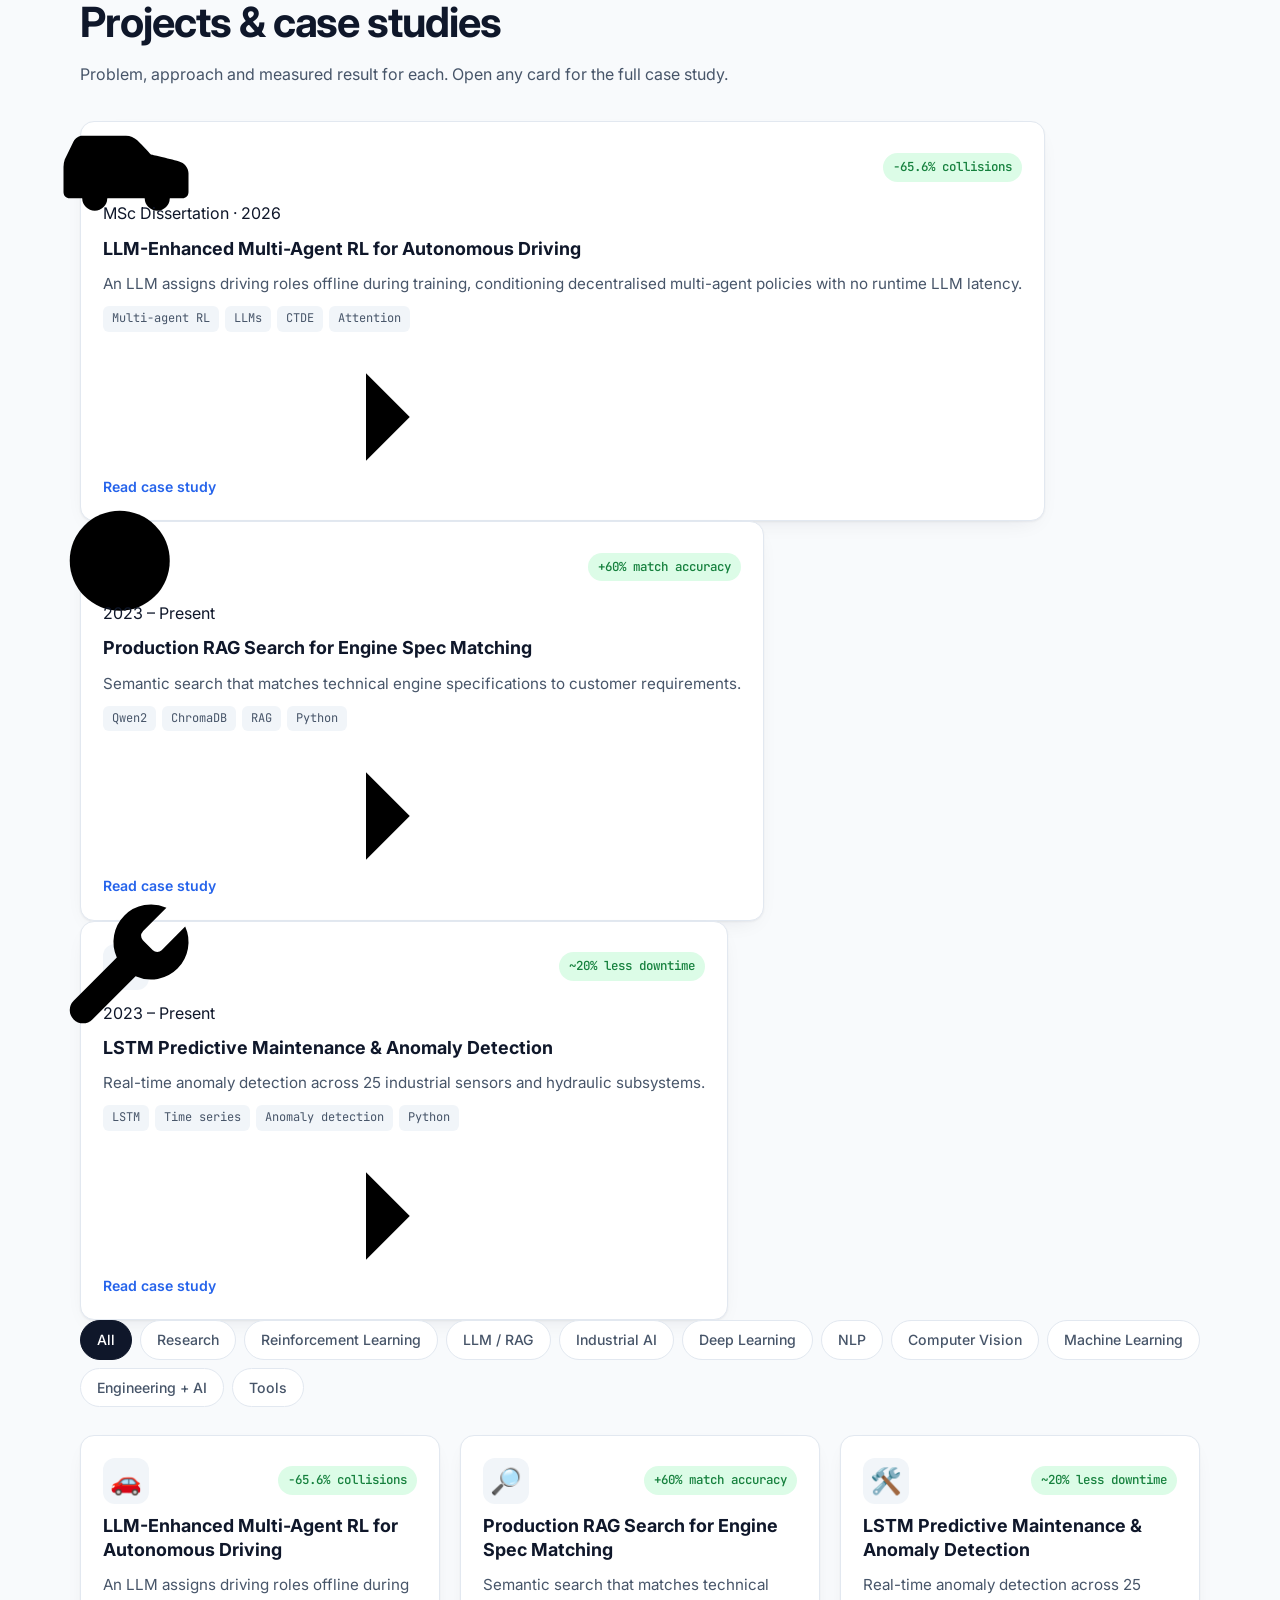
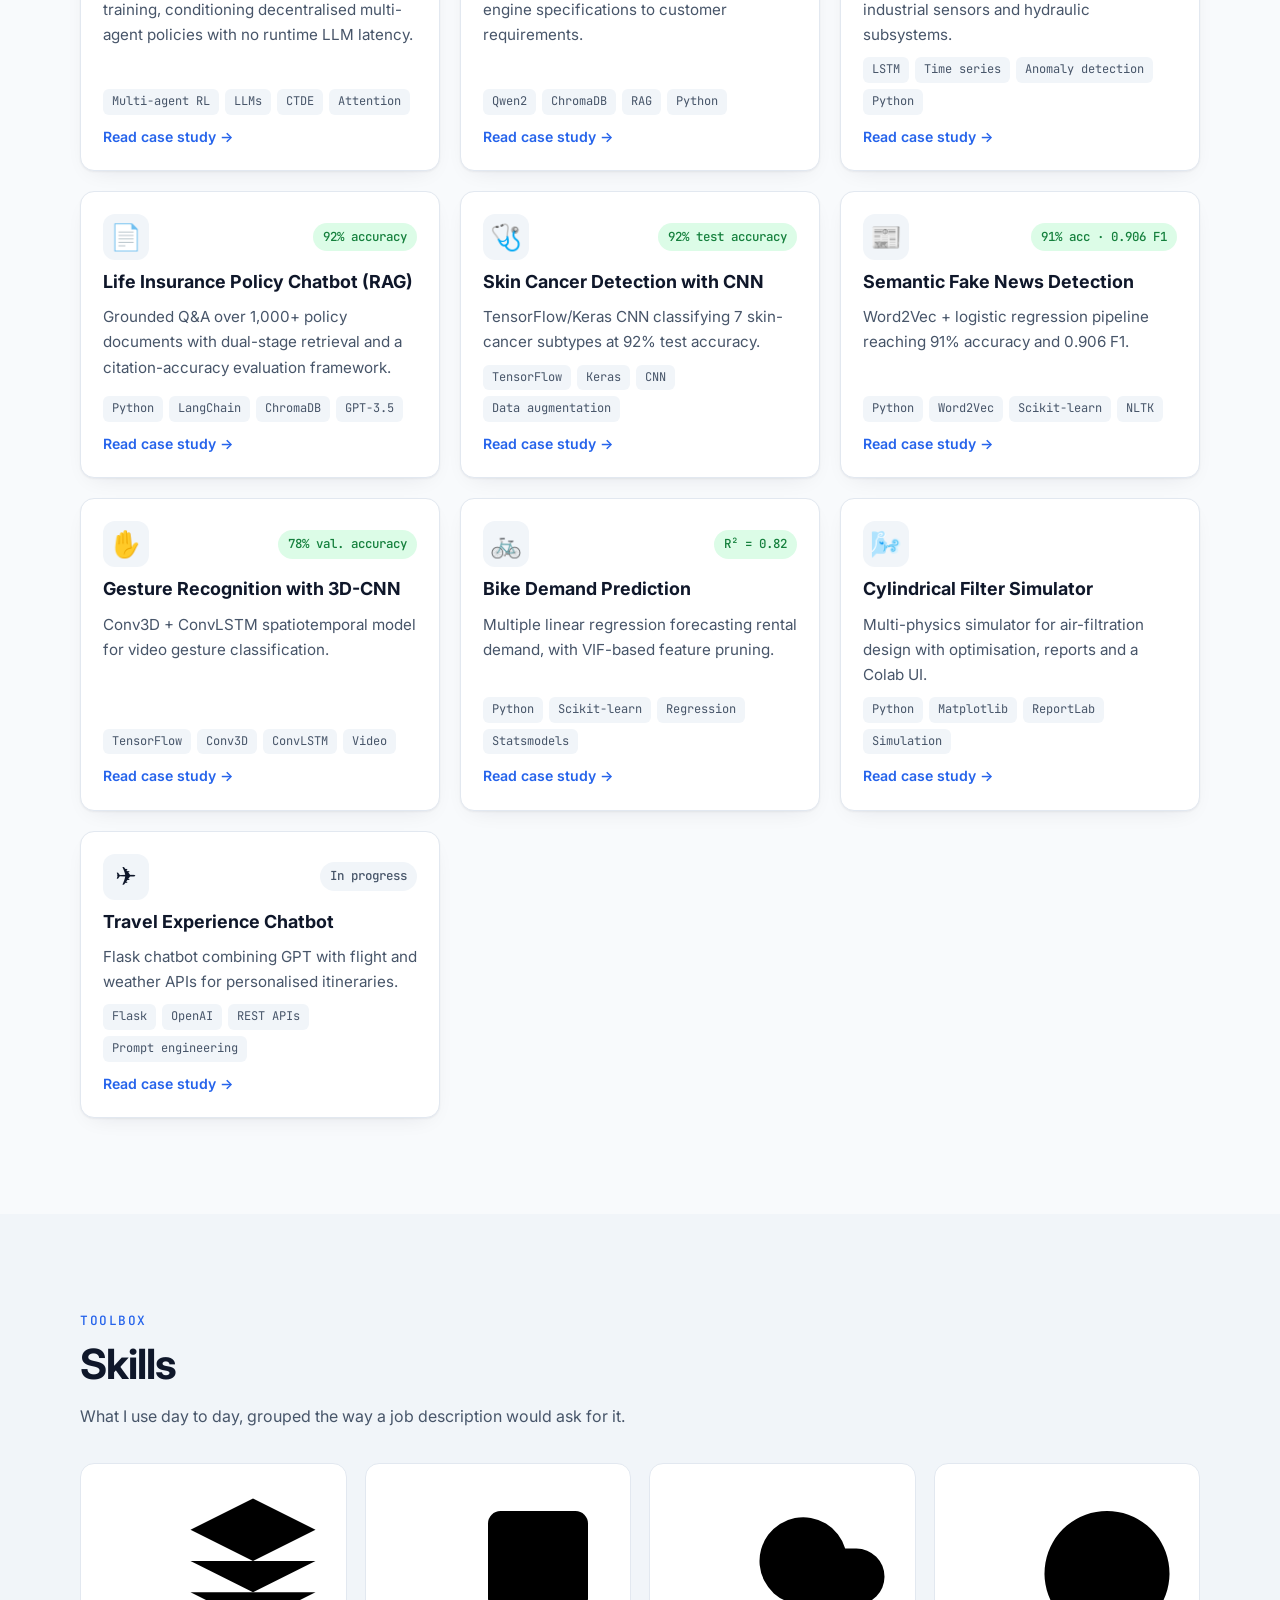
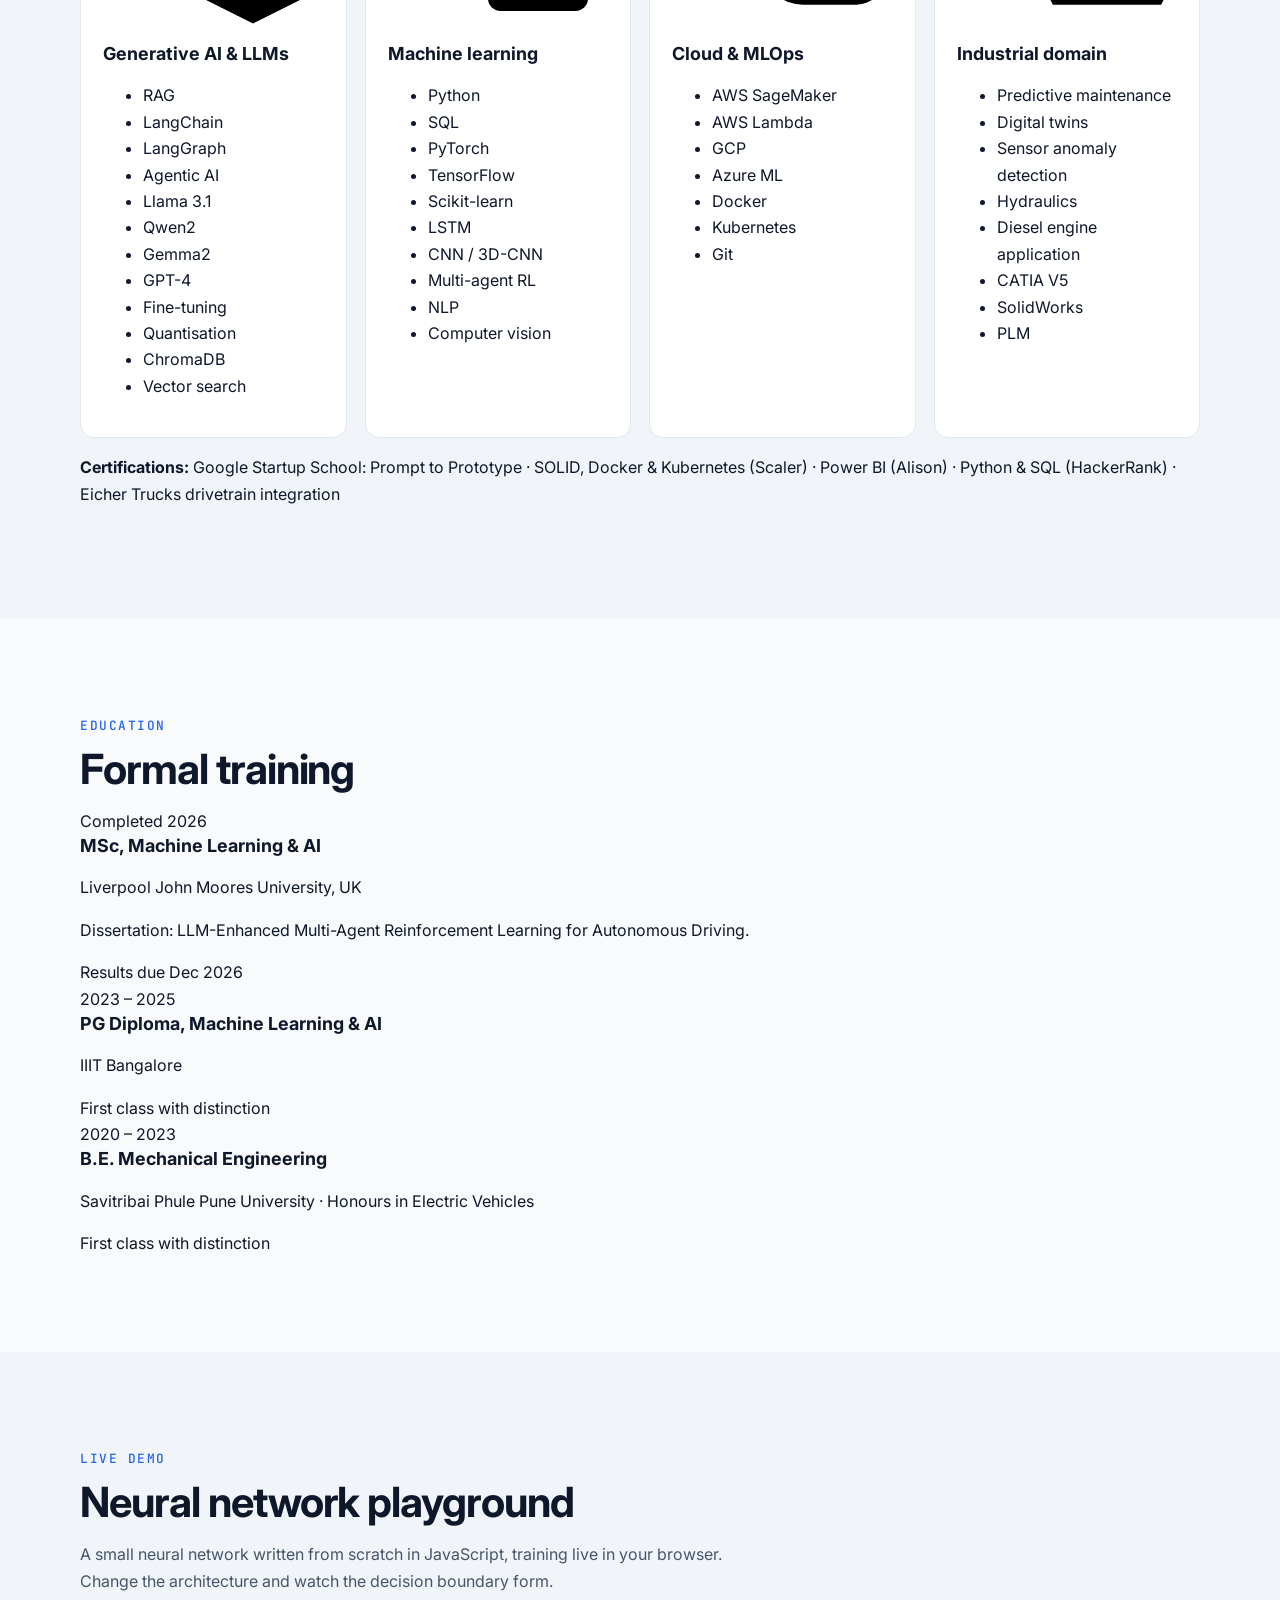
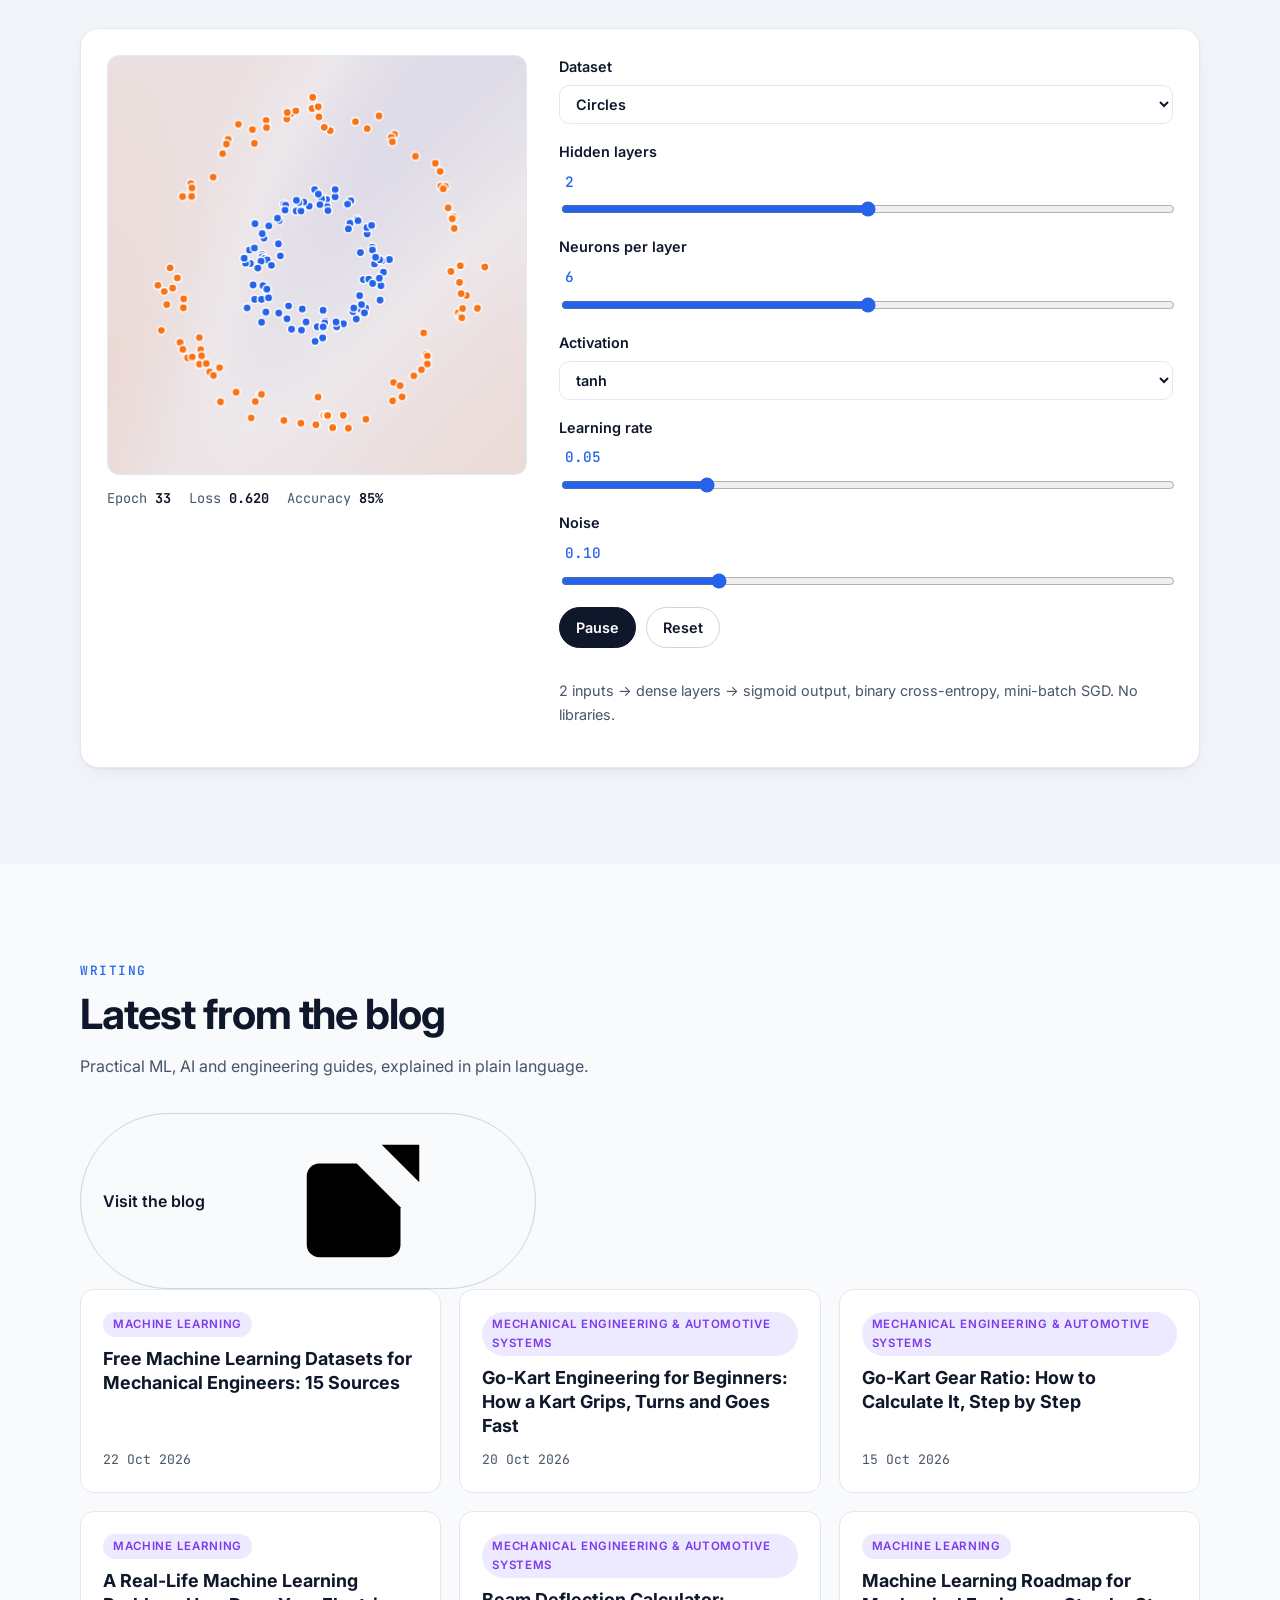
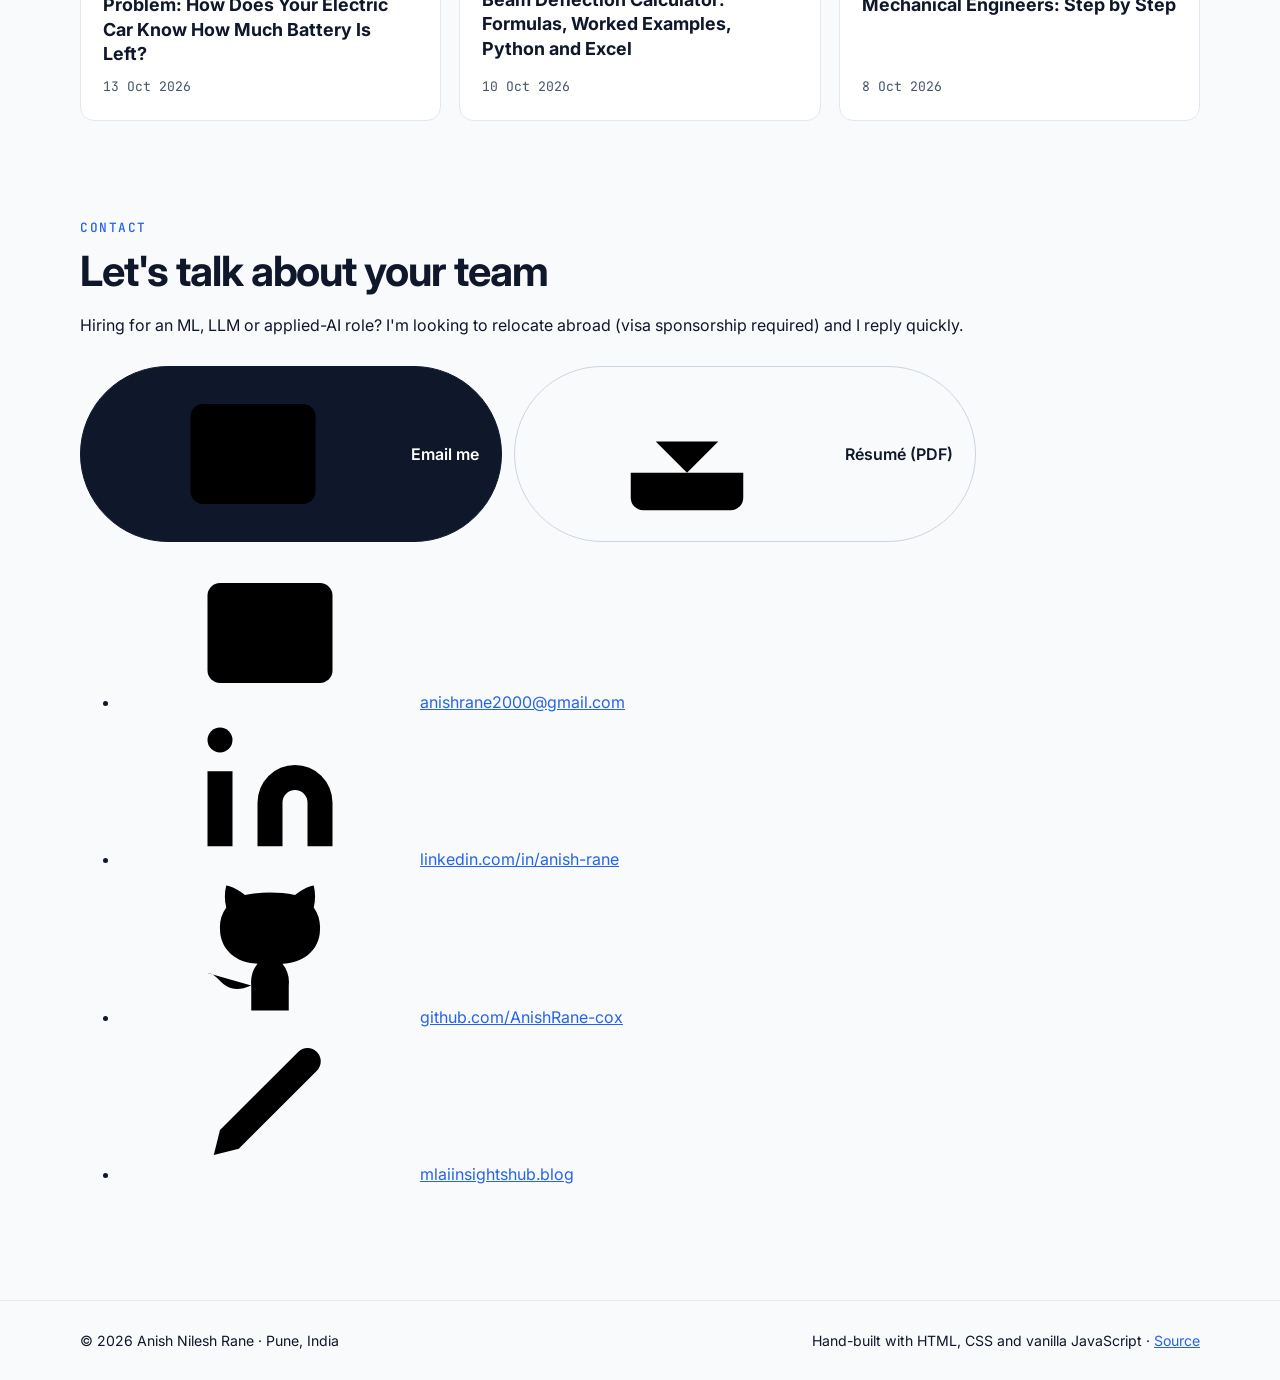
==== commit af250c6a: "Redesign portfolio: recruiter-first UI (UI/UX Pro Max) + SEO" ====
--- a/index.html
+++ b/index.html
@@ -1,182 +1,283 @@
 <!doctype html>
-<html lang="en">
+<html lang="en-GB">
 <head>
 <meta charset="utf-8">
 <meta name="viewport" content="width=device-width, initial-scale=1">
-<title>Anish Rane · Generative AI & Machine Learning Engineer</title>
-<meta name="description" content="Anish Rane is an AI/ML Engineer building production RAG systems, LSTM predictive maintenance and LLM agents, with an MSc dissertation on LLM-enhanced multi-agent RL for autonomous driving. Explore projects, case studies and live in-browser ML demos.">
+<title>Anish Rane | AI/ML Engineer – LLMs, RAG &amp; Industrial AI</title>
+<meta name="description" content="Anish Rane, AI/ML Engineer: production RAG search, LSTM predictive maintenance and LLM agents. MSc ML &amp; AI (LJMU). Projects, case studies and résumé.">
 <meta name="author" content="Anish Nilesh Rane">
-<meta name="theme-color" content="#f8fafc">
+<meta name="robots" content="index, follow, max-image-preview:large">
+<meta name="theme-color" content="#F8FAFC">
+<meta name="color-scheme" content="light">
 <link rel="canonical" href="https://anishrane-cox.github.io/Portfolio/">
 <link rel="icon" href="favicon.svg" type="image/svg+xml">
-<meta property="og:type" content="website">
-<meta property="og:title" content="Anish Rane · Generative AI & ML Engineer">
-<meta property="og:description" content="RAG systems, LLM tooling, computer vision and predictive models, with live ML demos you can run in the browser.">
+<link rel="apple-touch-icon" href="assets/og-image.png">
+<meta property="og:type" content="profile">
+<meta property="og:locale" content="en_GB">
+<meta property="og:site_name" content="Anish Rane · Portfolio">
+<meta property="og:title" content="Anish Rane | AI/ML Engineer – LLMs, RAG & Industrial AI">
+<meta property="og:description" content="Production RAG, predictive maintenance and LLM agents, plus an MSc in ML & AI. Projects, case studies and a live neural-network demo.">
 <meta property="og:url" content="https://anishrane-cox.github.io/Portfolio/">
 <meta property="og:image" content="https://anishrane-cox.github.io/Portfolio/assets/og-image.png">
 <meta property="og:image:width" content="1200">
 <meta property="og:image:height" content="630">
 <meta property="og:image:alt" content="Anish Rane, AI/ML Engineer: AI systems that work outside the notebook">
-<meta property="og:site_name" content="Anish Rane · Portfolio">
+<meta property="profile:first_name" content="Anish">
+<meta property="profile:last_name" content="Rane">
 <meta name="twitter:card" content="summary_large_image">
+<meta name="twitter:title" content="Anish Rane | AI/ML Engineer – LLMs, RAG & Industrial AI">
+<meta name="twitter:description" content="Production RAG, predictive maintenance and LLM agents, plus an MSc in ML & AI.">
 <meta name="twitter:image" content="https://anishrane-cox.github.io/Portfolio/assets/og-image.png">
 <link rel="preconnect" href="https://fonts.googleapis.com">
 <link rel="preconnect" href="https://fonts.gstatic.com" crossorigin>
-<link href="https://fonts.googleapis.com/css2?family=Inter:wght@400;500;600;700;800&family=JetBrains+Mono:wght@400;500&display=swap" rel="stylesheet">
+<link href="https://fonts.googleapis.com/css2?family=Inter:wght@400;500;600;700;800&family=JetBrains+Mono:wght@400;500;600&display=swap" rel="stylesheet">
 <link rel="stylesheet" href="assets/css/style.css">
+<script>document.documentElement.classList.add("js")</script>
 <script type="application/ld+json">
-{"@context":"https://schema.org","@type":"Person","name":"Anish Nilesh Rane","url":"https://anishrane-cox.github.io/Portfolio/","jobTitle":"AI/ML Engineer","address":{"@type":"PostalAddress","addressLocality":"Pune","addressCountry":"IN"},"worksFor":{"@type":"Organization","name":"Weichai Power"},"alumniOf":[{"@type":"CollegeOrUniversity","name":"Liverpool John Moores University"}],"sameAs":["https://www.linkedin.com/in/anish-rane","https://github.com/AnishRane-cox","https://mlaiinsightshub.blog/"],"knowsAbout":["Multi-Agent Reinforcement Learning","Autonomous Vehicles","Machine Learning","Generative AI","Retrieval-Augmented Generation","Computer Vision","MLOps"]}
+{
+ "@context":"https://schema.org",
+ "@graph":[
+  {"@type":"WebSite","@id":"https://anishrane-cox.github.io/Portfolio/#website","url":"https://anishrane-cox.github.io/Portfolio/","name":"Anish Rane · Portfolio","inLanguage":"en-GB","publisher":{"@id":"https://anishrane-cox.github.io/Portfolio/#person"}},
+  {"@type":"ProfilePage","@id":"https://anishrane-cox.github.io/Portfolio/#profile","url":"https://anishrane-cox.github.io/Portfolio/","name":"Anish Rane | AI/ML Engineer","isPartOf":{"@id":"https://anishrane-cox.github.io/Portfolio/#website"},"mainEntity":{"@id":"https://anishrane-cox.github.io/Portfolio/#person"},"dateModified":"2026-10-27"},
+  {"@type":"Person","@id":"https://anishrane-cox.github.io/Portfolio/#person","name":"Anish Nilesh Rane","alternateName":"Anish Rane","url":"https://anishrane-cox.github.io/Portfolio/","image":"https://anishrane-cox.github.io/Portfolio/assets/og-image.png","jobTitle":"AI/ML Engineer","description":"AI/ML Engineer building production RAG systems, LSTM predictive maintenance and agentic LLM workflows for industrial applications.","email":"mailto:anishrane2000@gmail.com","address":{"@type":"PostalAddress","addressLocality":"Pune","addressRegion":"Maharashtra","addressCountry":"IN"},"worksFor":{"@type":"Organization","name":"Weichai Power"},"alumniOf":[{"@type":"CollegeOrUniversity","name":"Liverpool John Moores University"},{"@type":"CollegeOrUniversity","name":"IIIT Bangalore"},{"@type":"CollegeOrUniversity","name":"Savitribai Phule Pune University"}],"sameAs":["https://www.linkedin.com/in/anish-rane","https://github.com/AnishRane-cox","https://mlaiinsightshub.blog/","https://dev.to/mlaiinsightshub"],"knowsAbout":["Machine Learning","Generative AI","Large Language Models","Retrieval-Augmented Generation","LangChain","Multi-Agent Reinforcement Learning","Predictive Maintenance","Time-Series Anomaly Detection","Computer Vision","MLOps","Python","PyTorch"]}
+ ]
+}
 </script>
 </head>
 <body>
+<svg width="0" height="0" style="position:absolute" aria-hidden="true">
+  <symbol id="i-mail" viewBox="0 0 24 24"><rect x="2" y="4" width="20" height="16" rx="2"/><path d="m22 7-8.97 5.7a1.94 1.94 0 0 1-2.06 0L2 7"/></symbol>
+  <symbol id="i-download" viewBox="0 0 24 24"><path d="M21 15v4a2 2 0 0 1-2 2H5a2 2 0 0 1-2-2v-4"/><path d="m7 10 5 5 5-5"/><path d="M12 15V3"/></symbol>
+  <symbol id="i-arrow" viewBox="0 0 24 24"><path d="M5 12h14"/><path d="m12 5 7 7-7 7"/></symbol>
+  <symbol id="i-ext" viewBox="0 0 24 24"><path d="M15 3h6v6"/><path d="M10 14 21 3"/><path d="M18 13v6a2 2 0 0 1-2 2H5a2 2 0 0 1-2-2V8a2 2 0 0 1 2-2h6"/></symbol>
+  <symbol id="i-pin" viewBox="0 0 24 24"><path d="M20 10c0 6-8 12-8 12s-8-6-8-12a8 8 0 0 1 16 0Z"/><circle cx="12" cy="10" r="3"/></symbol>
+  <symbol id="i-briefcase" viewBox="0 0 24 24"><rect width="20" height="14" x="2" y="7" rx="2"/><path d="M16 21V5a2 2 0 0 0-2-2h-4a2 2 0 0 0-2 2v16"/></symbol>
+  <symbol id="i-grad" viewBox="0 0 24 24"><path d="M22 10 12 5 2 10l10 5 10-5Z"/><path d="M6 12v5c3 3 9 3 12 0v-5"/></symbol>
+  <symbol id="i-plane" viewBox="0 0 24 24"><path d="M17.8 19.2 16 11l3.5-3.5C21 6 21.5 4 21 3c-1-.5-3 0-4.5 1.5L13 8 4.8 6.2c-.5-.1-.9.1-1.1.5l-.3.5c-.2.5-.1 1 .3 1.3L9 12l-2 3H4l-1 1 3 2 2 3 1-1v-3l3-2 3.5 5.3c.3.4.8.5 1.3.3l.5-.2c.4-.3.6-.7.5-1.2z"/></symbol>
+  <symbol id="i-target" viewBox="0 0 24 24"><circle cx="12" cy="12" r="10"/><circle cx="12" cy="12" r="6"/><circle cx="12" cy="12" r="2"/></symbol>
+  <symbol id="i-cpu" viewBox="0 0 24 24"><rect x="4" y="4" width="16" height="16" rx="2"/><rect x="9" y="9" width="6" height="6"/><path d="M15 2v2M15 20v2M2 15h2M2 9h2M20 15h2M20 9h2M9 2v2M9 20v2"/></symbol>
+  <symbol id="i-layers" viewBox="0 0 24 24"><path d="m12 2 10 5-10 5L2 7l10-5z"/><path d="m2 17 10 5 10-5"/><path d="m2 12 10 5 10-5"/></symbol>
+  <symbol id="i-cloud" viewBox="0 0 24 24"><path d="M17.5 19H9a7 7 0 1 1 6.71-9h1.79a4.5 4.5 0 1 1 0 9Z"/></symbol>
+  <symbol id="i-gauge" viewBox="0 0 24 24"><path d="m12 14 4-4"/><path d="M3.34 19a10 10 0 1 1 17.32 0"/></symbol>
+  <symbol id="i-flask" viewBox="0 0 24 24"><path d="M9 3h6M10 3v6.5L4.5 19a1.5 1.5 0 0 0 1.3 2h12.4a1.5 1.5 0 0 0 1.3-2L14 9.5V3"/><path d="M7 15h10"/></symbol>
+  <symbol id="i-wrench" viewBox="0 0 24 24"><path d="M14.7 6.3a1 1 0 0 0 0 1.4l1.6 1.6a1 1 0 0 0 1.4 0l3.77-3.77a6 6 0 0 1-7.94 7.94l-6.91 6.91a2.12 2.12 0 0 1-3-3l6.91-6.91a6 6 0 0 1 7.94-7.94l-3.76 3.76z"/></symbol>
+  <symbol id="i-car" viewBox="0 0 24 24"><path d="M19 17h2c.6 0 1-.4 1-1v-3c0-.9-.7-1.7-1.5-1.9C18.7 10.6 16 10 16 10s-1.3-1.4-2.2-2.3c-.5-.4-1.1-.7-1.8-.7H5c-.6 0-1.1.4-1.4.9l-1.4 2.9A3.7 3.7 0 0 0 2 12v4c0 .6.4 1 1 1h2"/><circle cx="7" cy="17" r="2"/><path d="M9 17h6"/><circle cx="17" cy="17" r="2"/></symbol>
+  <symbol id="i-search" viewBox="0 0 24 24"><circle cx="11" cy="11" r="8"/><path d="m21 21-4.3-4.3"/></symbol>
+  <symbol id="i-file" viewBox="0 0 24 24"><path d="M14.5 2H6a2 2 0 0 0-2 2v16a2 2 0 0 0 2 2h12a2 2 0 0 0 2-2V7.5L14.5 2z"/><path d="M14 2v6h6"/><path d="M8 13h8M8 17h5"/></symbol>
+  <symbol id="i-scan" viewBox="0 0 24 24"><path d="M3 7V5a2 2 0 0 1 2-2h2M17 3h2a2 2 0 0 1 2 2v2M21 17v2a2 2 0 0 1-2 2h-2M7 21H5a2 2 0 0 1-2-2v-2"/><circle cx="12" cy="12" r="3"/></symbol>
+  <symbol id="i-news" viewBox="0 0 24 24"><path d="M4 22h16a2 2 0 0 0 2-2V4a2 2 0 0 0-2-2H8a2 2 0 0 0-2 2v16a2 2 0 0 1-2 2Zm0 0a2 2 0 0 1-2-2v-9c0-1.1.9-2 2-2h2"/><path d="M18 14h-8M15 18h-5M10 6h8v4h-8z"/></symbol>
+  <symbol id="i-hand" viewBox="0 0 24 24"><path d="M18 11V6a2 2 0 0 0-4 0v5M14 10V4a2 2 0 0 0-4 0v2M10 10.5V6a2 2 0 0 0-4 0v8"/><path d="M18 8a2 2 0 1 1 4 0v6a8 8 0 0 1-8 8h-2c-2.8 0-4.5-.86-5.99-2.34l-3.6-3.6a2 2 0 0 1 2.83-2.82L7 15"/></symbol>
+  <symbol id="i-chart" viewBox="0 0 24 24"><path d="M3 3v18h18"/><path d="m19 9-5 5-4-4-3 3"/></symbol>
+  <symbol id="i-wind" viewBox="0 0 24 24"><path d="M17.7 7.7a2.5 2.5 0 1 1 1.8 4.3H2"/><path d="M9.6 4.6A2 2 0 1 1 11 8H2"/><path d="M12.6 19.4A2 2 0 1 0 14 16H2"/></symbol>
+  <symbol id="i-chat" viewBox="0 0 24 24"><path d="M21 15a2 2 0 0 1-2 2H7l-4 4V5a2 2 0 0 1 2-2h14a2 2 0 0 1 2 2z"/></symbol>
+  <symbol id="i-pen" viewBox="0 0 24 24"><path d="M12 20h9"/><path d="M16.5 3.5a2.12 2.12 0 0 1 3 3L7 19l-4 1 1-4Z"/></symbol>
+  <symbol id="i-github" viewBox="0 0 24 24"><path d="M15 22v-4a4.8 4.8 0 0 0-1-3.5c3 0 6-2 6-5.5.08-1.25-.27-2.48-1-3.5.28-1.15.28-2.35 0-3.5 0 0-1 0-3 1.5-2.64-.5-5.36-.5-8 0C6 2 5 2 5 2c-.3 1.15-.3 2.35 0 3.5A5.4 5.4 0 0 0 4 9c0 3.5 3 5.5 6 5.5-.39.49-.68 1.05-.85 1.65-.17.6-.22 1.23-.15 1.85v4"/><path d="M9 18c-4.51 2-5-2-7-2"/></symbol>
+  <symbol id="i-linkedin" viewBox="0 0 24 24"><path d="M16 8a6 6 0 0 1 6 6v7h-4v-7a2 2 0 0 0-4 0v7h-4v-7a6 6 0 0 1 6-6z"/><rect width="4" height="12" x="2" y="9"/><circle cx="4" cy="4" r="2"/></symbol>
+  <symbol id="i-x" viewBox="0 0 24 24"><path d="M18 6 6 18M6 6l12 12"/></symbol>
+</svg>
+
 <a class="skip" href="#main">Skip to content</a>
 
 <header class="nav" id="nav">
   <div class="wrap nav-inner">
-    <a class="brand" href="#top" aria-label="Anish Rane, home"><span class="logo">AR</span><span>Anish Rane</span></a>
+    <a class="brand" href="#top" aria-label="Anish Rane, back to top"><span class="logo" aria-hidden="true">AR</span><span>Anish Rane</span></a>
     <nav aria-label="Primary">
       <ul class="nav-links" id="navLinks">
         <li><a href="#about">About</a></li>
         <li><a href="#experience">Experience</a></li>
         <li><a href="#projects">Projects</a></li>
-        <li><a href="#lab">Live Demo</a></li>
-        <li><a href="#writing">Writing</a></li>
-        <li><a href="#contact" class="btn btn-sm">Contact</a></li>
+        <li><a href="#skills">Skills</a></li>
+        <li><a href="#lab">Live demo</a></li>
+        <li><a href="#contact">Contact</a></li>
+        <li><a class="btn btn-sm" href="assets/Anish_Rane_Resume.pdf" target="_blank" rel="noopener"><svg class="icon" aria-hidden="true"><use href="#i-download"/></svg>Résumé</a></li>
       </ul>
     </nav>
-    <button class="burger" id="burger" aria-label="Toggle menu" aria-expanded="false" aria-controls="navLinks"><span></span><span></span></button>
+    <button class="burger" id="burger" type="button" aria-label="Open menu" aria-expanded="false" aria-controls="navLinks"><span></span><span></span></button>
   </div>
 </header>
 
 <main id="main">
-<section class="hero" id="top">
-  <canvas id="heroCanvas" aria-hidden="true"></canvas>
-  <div class="wrap hero-inner">
-    <p class="eyebrow"><span class="dot"></span> Open to ML / AI Engineer roles abroad · visa sponsorship required</p>
-    <h1>I build AI systems that<br>work <span class="grad">outside the notebook</span>.</h1>
-    <p class="lead">AI/ML Engineer with 3+ years at Weichai Power, building production RAG search, LSTM predictive maintenance and agentic LLM workflows for industrial systems. My MSc dissertation at LJMU pairs LLMs with multi-agent reinforcement learning for autonomous driving.</p>
-    <div class="cta-row">
-      <a class="btn" href="#projects">View projects</a>
-      <a class="btn btn-ghost" href="assets/Anish_Rane_Resume.pdf" target="_blank" rel="noopener">Résumé (PDF)</a>
-      <a class="btn btn-ghost" href="#lab">Try the live demo</a>
-      <a class="btn btn-ghost" href="https://github.com/AnishRane-cox" target="_blank" rel="noopener">GitHub ↗</a>
-    </div>
-    <ul class="stats" aria-label="Highlights">
-      <li><strong data-count="66" data-suffix="%">66%</strong><span>fewer collisions vs a standard RL baseline (MSc dissertation, 65.6%)</span></li>
-      <li><strong data-count="60" data-suffix="%">60%</strong><span>higher match accuracy in a production RAG engine</span></li>
-      <li><strong data-count="20" data-suffix="%">~20%</strong><span>less unplanned downtime from LSTM anomaly detection</span></li>
+<section class="hero" id="top" aria-labelledby="heroTitle">
+  <div class="wrap">
+    <div class="hero-grid">
+      <div>
+        <p class="status"><span class="dot" aria-hidden="true"></span>Open to ML / AI Engineer roles · relocating abroad</p>
+        <h1 id="heroTitle">Anish Rane</h1>
+        <p class="role">AI/ML Engineer · LLMs, RAG &amp; Industrial AI</p>
+        <p class="lead">I build AI systems that work outside the notebook. For 3+ years at <strong>Weichai Power</strong> I have shipped production RAG search, LSTM predictive maintenance and agentic LLM workflows, backed by an <strong>MSc in Machine Learning &amp; AI</strong> from Liverpool John Moores University.</p>
+        <div class="cta-row">
+          <a class="btn" href="#projects">View projects<svg class="icon" aria-hidden="true"><use href="#i-arrow"/></svg></a>
+          <a class="btn btn-ghost" href="assets/Anish_Rane_Resume.pdf" target="_blank" rel="noopener"><svg class="icon" aria-hidden="true"><use href="#i-download"/></svg>Download résumé (PDF)</a>
+        </div>
+        <ul class="socials" aria-label="Profiles">
+          <li><a href="https://www.linkedin.com/in/anish-rane" target="_blank" rel="noopener me" aria-label="LinkedIn profile"><svg class="icon" aria-hidden="true"><use href="#i-linkedin"/></svg></a></li>
+          <li><a href="https://github.com/AnishRane-cox" target="_blank" rel="noopener me" aria-label="GitHub profile"><svg class="icon" aria-hidden="true"><use href="#i-github"/></svg></a></li>
+          <li><a href="mailto:anishrane2000@gmail.com" aria-label="Email Anish"><svg class="icon" aria-hidden="true"><use href="#i-mail"/></svg></a></li>
+          <li><a href="https://mlaiinsightshub.blog/" target="_blank" rel="noopener me" aria-label="Blog: mlaiinsightshub.blog"><svg class="icon" aria-hidden="true"><use href="#i-pen"/></svg></a></li>
+        </ul>
+      </div>
+
+      <aside class="facts" aria-label="Quick facts for recruiters">
+        <div class="facts-head">
+          <div class="avatar" aria-hidden="true">AR</div>
+          <div><b>At a glance</b><span>For recruiters &amp; hiring managers</span></div>
+        </div>
+        <dl>
+          <div><dt><svg class="icon" aria-hidden="true"><use href="#i-target"/></svg></dt><dd><b>Target roles</b>ML Engineer · LLM / GenAI Engineer · Applied AI Engineer</dd></div>
+          <div><dt><svg class="icon" aria-hidden="true"><use href="#i-briefcase"/></svg></dt><dd><b>Experience</b>3+ years, Weichai Power (diesel engines &amp; hydraulics OEM)</dd></div>
+          <div><dt><svg class="icon" aria-hidden="true"><use href="#i-grad"/></svg></dt><dd><b>Education</b>MSc ML &amp; AI, LJMU (UK) · completed 2026</dd></div>
+          <div><dt><svg class="icon" aria-hidden="true"><use href="#i-pin"/></svg></dt><dd><b>Location</b>Pune, India · open to relocation</dd></div>
+          <div><dt><svg class="icon" aria-hidden="true"><use href="#i-plane"/></svg></dt><dd><b>Work authorisation</b>Requires visa sponsorship outside India</dd></div>
+        </dl>
+      </aside>
+    </div>
+
+    <ul class="stats" aria-label="Career highlights">
+      <li><strong data-count="60" data-prefix="+" data-suffix="%">+60%</strong><span>match accuracy from a production RAG engine</span></li>
+      <li><strong data-count="20" data-prefix="~" data-suffix="%">~20%</strong><span>less unplanned downtime via LSTM anomaly detection</span></li>
       <li><strong>$1.2M+</strong><span>incremental revenue from LLM-generated sales insights</span></li>
+      <li><strong data-count="66" data-prefix="−" data-suffix="%">−66%</strong><span>collisions vs. RL baseline in MSc research (65.6%)</span></li>
     </ul>
   </div>
 </section>
 
-<section class="section" id="about">
-  <div class="wrap grid-2">
-    <div>
-      <p class="kicker">About</p>
-      <h2>Engineer first, then AI.</h2>
-    </div>
-    <div class="prose">
-      <p>I started in <strong>mechanical engineering</strong> (B.E. with Honours in Electric Vehicles), which means I build for real constraints: noisy sensor data, strict accuracy needs and users who are not ML people.</p>
-      <p>Since 2023 I have worked at a global diesel-engine and hydraulics OEM, moving from hydraulics sales to technical-commercial and engine application engineering while building <strong>production AI systems</strong> alongside: RAG search, LSTM predictive maintenance, agentic LLM workflows and cloud forecasting. I like owning the whole path from research idea to something a team uses.</p>
-      <p>Outside work I write about ML and engineering on <a href="https://mlaiinsightshub.blog/" target="_blank" rel="noopener">my blog</a>, explaining fine-tuning, gears and engines in plain language.</p>
-    </div>
-  </div>
-</section>
-
-<section class="section alt" id="experience">
-  <div class="wrap">
-    <p class="kicker">Experience &amp; education</p>
-    <h2>Where I've applied it</h2>
-    <div class="timeline">
-      <article class="tl-item">
-        <div class="tl-meta">May 2023 – Present</div>
-        <div class="tl-body">
-          <h3>AI/ML Engineering <span class="muted">· Weichai Power, Pune</span></h3>
-          <p class="small">Built alongside three progressive roles below, applying GenAI and predictive modelling to engineering and sales operations.</p>
-          <ul>
-            <li>Architected a production <strong>RAG search engine</strong> (Qwen2&nbsp;0.5B, ChromaDB) matching technical engine specs to customer needs: <strong>+60% match accuracy</strong>, faster sales-to-engineering handoff.</li>
-            <li>Built <strong>LSTM predictive-maintenance models</strong> with real-time anomaly detection across 25 industrial sensors: <strong>~20% less unplanned downtime</strong>.</li>
-            <li>Designed <strong>agentic workflows</strong> with LangChain and open-source LLMs (Llama&nbsp;3.1, Qwen2, Gemma2), with tool use, memory, planning and decision tracing.</li>
-            <li>Developed a vehicle fuel-efficiency model and a job-site fuel-consumption algorithm at <strong>97% accuracy</strong>.</li>
-            <li>Built Gemma2 demand-forecasting models on AWS, <strong>optimising $0.8M+ in annual procurement</strong>.</li>
-            <li>Engineered AI digital-twin simulations linking CATIA / SolidWorks CAD with CAD-Llama; automated invoice and document workflows with NLP (<strong>40% faster delivery</strong>).</li>
-            <li>LLM-generated sales insights for mobile crushers contributed to <strong>$1.2M+ incremental revenue</strong> (25% over target).</li>
-          </ul>
-        </div>
+<section class="section" id="about" aria-labelledby="aboutTitle">
+  <div class="wrap">
+    <div class="about">
+      <div>
+        <p class="kicker">About</p>
+        <h2 id="aboutTitle">Engineer first, then AI.</h2>
+      </div>
+      <div class="prose">
+        <p>I trained as a <strong>mechanical engineer</strong> (B.E., Honours in Electric Vehicles), so I build for real constraints: noisy sensor data, strict accuracy requirements and users who are not ML specialists.</p>
+        <p>Since 2023 I have worked at a global diesel-engine and hydraulics OEM, moving from hydraulics sales to technical-commercial and engine application engineering while building <strong>production AI systems</strong> alongside: RAG search, predictive maintenance, agentic LLM workflows and cloud forecasting. I like owning the whole path from research idea to a tool a team relies on.</p>
+        <p>I also write practical ML and engineering guides on <a href="https://mlaiinsightshub.blog/" target="_blank" rel="noopener">mlaiinsightshub.blog</a>.</p>
+      </div>
+    </div>
+    <div class="pillars">
+      <div class="pillar"><div class="ic"><svg class="icon" aria-hidden="true"><use href="#i-layers"/></svg></div><h3>LLMs &amp; RAG in production</h3><p>Retrieval pipelines, re-ranking, agents with tool use and evaluation for grounding.</p></div>
+      <div class="pillar"><div class="ic"><svg class="icon" aria-hidden="true"><use href="#i-gauge"/></svg></div><h3>Industrial &amp; predictive ML</h3><p>Time-series models, anomaly detection and forecasting on real equipment data.</p></div>
+      <div class="pillar"><div class="ic"><svg class="icon" aria-hidden="true"><use href="#i-flask"/></svg></div><h3>Research depth</h3><p>Multi-agent RL with LLM guidance, rigorous ablations and seeded reproducibility.</p></div>
+    </div>
+  </div>
+</section>
+
+<section class="section alt" id="experience" aria-labelledby="expTitle">
+  <div class="wrap">
+    <p class="kicker">Experience</p>
+    <h2 id="expTitle">Where I've applied it</h2>
+    <p class="sub">Three progressive roles at one OEM, with AI/ML systems built and deployed across all of them.</p>
+
+    <article class="job">
+      <div class="job-meta"><span class="when">May 2023 – Present</span>Pune, India</div>
+      <div>
+        <h3>Weichai Power</h3>
+        <p class="org">Global diesel-engine &amp; hydraulics manufacturer</p>
+        <ul class="ladder" aria-label="Role progression">
+          <li class="now"><b>Application Engineer, Diesel Engines</b><time>Jan 2026 – now</time><span class="desc">Engine selection for OEM inquiries; fleet failure analysis; standard Long Block BOMs for WP4.6, WP8, WP13.</span></li>
+          <li><b>Technical-Commercial Engineer</b><time>Sep 2024 – Jan 2026</time><span class="desc">Hydraulic-system evaluation and Technical Agreements; single point of contact for 4 major OEMs.</span></li>
+          <li><b>Sales Engineer, Hydraulics</b><time>May 2023 – Aug 2024</time><span class="desc">Full sales cycle for hydraulic pumps, motors and valves.</span></li>
+        </ul>
+        <h4>AI / ML impact</h4>
+        <ul class="impact">
+          <li>Architected a production <strong>RAG search engine</strong> (Qwen2 0.5B, ChromaDB) matching engine specs to customer needs: <strong>+60% match accuracy</strong>.</li>
+          <li>Built <strong>LSTM predictive-maintenance</strong> models with real-time anomaly detection across 25 industrial sensors: <strong>~20% less unplanned downtime</strong>.</li>
+          <li>Designed <strong>agentic workflows</strong> with LangChain and open-source LLMs (Llama 3.1, Qwen2, Gemma2) with tool use, memory, planning and decision tracing.</li>
+          <li>LLM-generated sales insights for mobile crushers contributed <strong>$1.2M+ incremental revenue</strong> (25% over target).</li>
+          <li>Gemma2 demand-forecasting models on AWS, <strong>optimising $0.8M+</strong> in annual procurement.</li>
+          <li>Vehicle fuel-efficiency model and job-site fuel-consumption algorithm at <strong>97% accuracy</strong>; NLP document automation cut delivery time by <strong>40%</strong>.</li>
+        </ul>
+      </div>
+    </article>
+  </div>
+</section>
+
+<section class="section" id="projects" aria-labelledby="projTitle">
+  <div class="wrap">
+    <p class="kicker">Selected work</p>
+    <h2 id="projTitle">Projects &amp; case studies</h2>
+    <p class="sub">Problem, approach and measured result for each. Open any card for the full case study.</p>
+    <div class="featured" id="featured">
+<!--FEATURED:START-->
+      <button type="button" class="card" data-id="madrl-llm" aria-haspopup="dialog"><div class="card-top"><span class="ico"><svg class="icon" aria-hidden="true"><use href="#i-car"/></svg></span><span class="metric">−65.6% collisions</span></div><span class="label">MSc Dissertation · 2026</span><h3>LLM-Enhanced Multi-Agent RL for Autonomous Driving</h3><p>An LLM assigns driving roles offline during training, conditioning decentralised multi-agent policies with no runtime LLM latency.</p><div class="tags"><span>Multi-agent RL</span><span>LLMs</span><span>CTDE</span><span>Attention</span></div><span class="more">Read case study<svg class="icon" aria-hidden="true"><use href="#i-arrow"/></svg></span></button>
+      <button type="button" class="card" data-id="rag-engine" aria-haspopup="dialog"><div class="card-top"><span class="ico"><svg class="icon" aria-hidden="true"><use href="#i-search"/></svg></span><span class="metric">+60% match accuracy</span></div><span class="label">2023 – Present</span><h3>Production RAG Search for Engine Spec Matching</h3><p>Semantic search that matches technical engine specifications to customer requirements.</p><div class="tags"><span>Qwen2</span><span>ChromaDB</span><span>RAG</span><span>Python</span></div><span class="more">Read case study<svg class="icon" aria-hidden="true"><use href="#i-arrow"/></svg></span></button>
+      <button type="button" class="card" data-id="predictive-maint" aria-haspopup="dialog"><div class="card-top"><span class="ico"><svg class="icon" aria-hidden="true"><use href="#i-wrench"/></svg></span><span class="metric">~20% less downtime</span></div><span class="label">2023 – Present</span><h3>LSTM Predictive Maintenance &amp; Anomaly Detection</h3><p>Real-time anomaly detection across 25 industrial sensors and hydraulic subsystems.</p><div class="tags"><span>LSTM</span><span>Time series</span><span>Anomaly detection</span><span>Python</span></div><span class="more">Read case study<svg class="icon" aria-hidden="true"><use href="#i-arrow"/></svg></span></button>
+<!--FEATURED:END-->
+    </div>
+    <div class="head-row">
+      <h3 class="sr" id="moreTitle">More projects</h3>
+      <div class="filters" id="filters" role="group" aria-label="Filter projects by area"></div>
+    </div>
+    <div class="cards" id="cards" aria-labelledby="moreTitle">
+<!--CARDS:START-->
+      <button type="button" class="card" data-id="insurance-rag" aria-haspopup="dialog"><div class="card-top"><span class="ico"><svg class="icon" aria-hidden="true"><use href="#i-file"/></svg></span><span class="metric">92% accuracy</span></div><h3>Life Insurance Policy Chatbot (RAG)</h3><p>Grounded Q&amp;A over 1,000+ policy documents with dual-stage retrieval and a citation-accuracy evaluation framework.</p><div class="tags"><span>Python</span><span>LangChain</span><span>ChromaDB</span><span>GPT-3.5</span></div><span class="more">Read case study<svg class="icon" aria-hidden="true"><use href="#i-arrow"/></svg></span></button>
+      <button type="button" class="card" data-id="skin-cancer" aria-haspopup="dialog"><div class="card-top"><span class="ico"><svg class="icon" aria-hidden="true"><use href="#i-scan"/></svg></span><span class="metric">92% test accuracy</span></div><h3>Skin Cancer Detection with CNN</h3><p>TensorFlow/Keras CNN classifying 7 skin-cancer subtypes at 92% test accuracy.</p><div class="tags"><span>TensorFlow</span><span>Keras</span><span>CNN</span><span>Data augmentation</span></div><span class="more">Read case study<svg class="icon" aria-hidden="true"><use href="#i-arrow"/></svg></span></button>
+      <button type="button" class="card" data-id="fake-news" aria-haspopup="dialog"><div class="card-top"><span class="ico"><svg class="icon" aria-hidden="true"><use href="#i-news"/></svg></span><span class="metric">91% acc · 0.906 F1</span></div><h3>Semantic Fake News Detection</h3><p>Word2Vec + logistic regression pipeline reaching 91% accuracy and 0.906 F1.</p><div class="tags"><span>Python</span><span>Word2Vec</span><span>Scikit-learn</span><span>NLTK</span></div><span class="more">Read case study<svg class="icon" aria-hidden="true"><use href="#i-arrow"/></svg></span></button>
+      <button type="button" class="card" data-id="gesture" aria-haspopup="dialog"><div class="card-top"><span class="ico"><svg class="icon" aria-hidden="true"><use href="#i-hand"/></svg></span><span class="metric">78% val. accuracy</span></div><h3>Gesture Recognition with 3D-CNN</h3><p>Conv3D + ConvLSTM spatiotemporal model for video gesture classification.</p><div class="tags"><span>TensorFlow</span><span>Conv3D</span><span>ConvLSTM</span><span>Video</span></div><span class="more">Read case study<svg class="icon" aria-hidden="true"><use href="#i-arrow"/></svg></span></button>
+      <button type="button" class="card" data-id="bike" aria-haspopup="dialog"><div class="card-top"><span class="ico"><svg class="icon" aria-hidden="true"><use href="#i-chart"/></svg></span><span class="metric">R² = 0.82</span></div><h3>Bike Demand Prediction</h3><p>Multiple linear regression forecasting rental demand, with VIF-based feature pruning.</p><div class="tags"><span>Python</span><span>Scikit-learn</span><span>Regression</span><span>Statsmodels</span></div><span class="more">Read case study<svg class="icon" aria-hidden="true"><use href="#i-arrow"/></svg></span></button>
+      <button type="button" class="card" data-id="filter-sim" aria-haspopup="dialog"><div class="card-top"><span class="ico"><svg class="icon" aria-hidden="true"><use href="#i-wind"/></svg></span></div><h3>Cylindrical Filter Simulator</h3><p>Multi-physics simulator for air-filtration design with optimisation, reports and a Colab UI.</p><div class="tags"><span>Python</span><span>Matplotlib</span><span>ReportLab</span><span>Simulation</span></div><span class="more">Read case study<svg class="icon" aria-hidden="true"><use href="#i-arrow"/></svg></span></button>
+      <button type="button" class="card" data-id="travel" aria-haspopup="dialog"><div class="card-top"><span class="ico"><svg class="icon" aria-hidden="true"><use href="#i-chat"/></svg></span><span class="metric soft">In progress</span></div><h3>Travel Experience Chatbot</h3><p>Flask chatbot combining GPT with flight and weather APIs for personalised itineraries.</p><div class="tags"><span>Flask</span><span>OpenAI</span><span>REST APIs</span><span>Prompt engineering</span></div><span class="more">Read case study<svg class="icon" aria-hidden="true"><use href="#i-arrow"/></svg></span></button>
+<!--CARDS:END-->
+    </div>
+  </div>
+</section>
+
+<section class="section alt" id="skills" aria-labelledby="skillsTitle">
+  <div class="wrap">
+    <p class="kicker">Toolbox</p>
+    <h2 id="skillsTitle">Skills</h2>
+    <p class="sub">What I use day to day, grouped the way a job description would ask for it.</p>
+    <div class="skills">
+      <div class="skill"><h3><svg class="icon" aria-hidden="true"><use href="#i-layers"/></svg>Generative AI &amp; LLMs</h3>
+        <ul class="pills"><li>RAG</li><li>LangChain</li><li>LangGraph</li><li>Agentic AI</li><li>Llama 3.1</li><li>Qwen2</li><li>Gemma2</li><li>GPT-4</li><li>Fine-tuning</li><li>Quantisation</li><li>ChromaDB</li><li>Vector search</li></ul></div>
+      <div class="skill"><h3><svg class="icon" aria-hidden="true"><use href="#i-cpu"/></svg>Machine learning</h3>
+        <ul class="pills"><li>Python</li><li>SQL</li><li>PyTorch</li><li>TensorFlow</li><li>Scikit-learn</li><li>LSTM</li><li>CNN / 3D-CNN</li><li>Multi-agent RL</li><li>NLP</li><li>Computer vision</li></ul></div>
+      <div class="skill"><h3><svg class="icon" aria-hidden="true"><use href="#i-cloud"/></svg>Cloud &amp; MLOps</h3>
+        <ul class="pills"><li>AWS SageMaker</li><li>AWS Lambda</li><li>GCP</li><li>Azure ML</li><li>Docker</li><li>Kubernetes</li><li>Git</li></ul></div>
+      <div class="skill"><h3><svg class="icon" aria-hidden="true"><use href="#i-gauge"/></svg>Industrial domain</h3>
+        <ul class="pills"><li>Predictive maintenance</li><li>Digital twins</li><li>Sensor anomaly detection</li><li>Hydraulics</li><li>Diesel engine application</li><li>CATIA V5</li><li>SolidWorks</li><li>PLM</li></ul></div>
+    </div>
+    <p class="certs"><b>Certifications:</b> Google Startup School: Prompt to Prototype · SOLID, Docker &amp; Kubernetes (Scaler) · Power BI (Alison) · Python &amp; SQL (HackerRank) · Eicher Trucks drivetrain integration</p>
+  </div>
+</section>
+
+<section class="section" id="education" aria-labelledby="eduTitle">
+  <div class="wrap">
+    <p class="kicker">Education</p>
+    <h2 id="eduTitle">Formal training</h2>
+    <div class="edu">
+      <article>
+        <span class="when">Completed 2026</span>
+        <h3>MSc, Machine Learning &amp; AI</h3>
+        <p>Liverpool John Moores University, UK</p>
+        <p style="margin-top:8px">Dissertation: LLM-Enhanced Multi-Agent Reinforcement Learning for Autonomous Driving.</p>
+        <span class="badge">Results due Dec 2026</span>
       </article>
-      <article class="tl-item">
-        <div class="tl-meta">Jan 2026 – Present</div>
-        <div class="tl-body">
-          <h3>Application Engineer, Diesel Engines <span class="muted">· Weichai Power</span></h3>
-          <ul>
-            <li>Lead engine selection for OEM inquiries, mapping duty cycle, power and torque to the right platform.</li>
-            <li>Coordinated field failure analysis on a 25-truck dump-truck fleet using DiagSmart and historical data analytics.</li>
-            <li>Deployed a field-validation checklist across construction and industrial applications; built standard Long Block BOMs for WP4.6, WP8 and WP13.</li>
-          </ul>
-        </div>
+      <article>
+        <span class="when">2023 – 2025</span>
+        <h3>PG Diploma, Machine Learning &amp; AI</h3>
+        <p>IIIT Bangalore</p>
+        <span class="badge">First class with distinction</span>
       </article>
-      <article class="tl-item">
-        <div class="tl-meta">Sep 2024 – Jan 2026</div>
-        <div class="tl-body">
-          <h3>Technical-Commercial Engineer <span class="muted">· Weichai Power</span></h3>
-          <ul>
-            <li>Owned technical-commercial evaluation of hydraulic systems; authored Technical Agreements with OEMs.</li>
-            <li>Single point of contact for 4 major OEMs; ran design reviews to optimise engine-compartment layouts.</li>
-          </ul>
-        </div>
+      <article>
+        <span class="when">2020 – 2023</span>
+        <h3>B.E. Mechanical Engineering</h3>
+        <p>Savitribai Phule Pune University · Honours in Electric Vehicles</p>
+        <span class="badge">First class with distinction</span>
       </article>
-      <article class="tl-item">
-        <div class="tl-meta">May 2023 – Aug 2024</div>
-        <div class="tl-body">
-          <h3>Sales Engineer, Hydraulics <span class="muted">· Weichai Power</span></h3>
-          <p class="small">Managed the full sales cycle for hydraulic pumps, motors and valves, from consultation to close.</p>
-        </div>
-      </article>
-      <article class="tl-item">
-        <div class="tl-meta">Expected 2027</div>
-        <div class="tl-body">
-          <h3>MSc, Machine Learning &amp; AI <span class="muted">· Liverpool John Moores University, UK</span></h3>
-          <p class="small"><strong>Dissertation:</strong> LLM-Enhanced Multi-Agent Reinforcement Learning for Autonomous Driving.</p>
-        </div>
-      </article>
-      <article class="tl-item">
-        <div class="tl-meta">2023 – 2025</div>
-        <div class="tl-body">
-          <h3>PG Diploma, Machine Learning &amp; AI <span class="muted">· IIIT Bangalore</span></h3>
-          <p class="small">First class with distinction.</p>
-        </div>
-      </article>
-      <article class="tl-item">
-        <div class="tl-meta">2020 – 2023</div>
-        <div class="tl-body">
-          <h3>B.E. Mechanical Engineering, Honours in Electric Vehicles <span class="muted">· Savitribai Phule Pune University</span></h3>
-          <p class="small">First class with distinction.</p>
-        </div>
-      </article>
-    </div>
-  </div>
-</section>
-
-<section class="section" id="projects">
-  <div class="wrap">
-    <p class="kicker">Selected work</p>
-    <h2>Projects &amp; case studies</h2>
-    <p class="sub">Click any card for the problem, approach and result.</p>
-    <div class="filters" id="filters" role="group" aria-label="Filter projects"></div>
-    <div class="cards" id="cards"></div>
-  </div>
-</section>
-
-<section class="section alt" id="lab">
+    </div>
+  </div>
+</section>
+
+<section class="section alt" id="lab" aria-labelledby="labTitle">
   <div class="wrap">
     <p class="kicker">Live demo</p>
-    <h2>Neural network playground</h2>
-    <p class="sub">A small neural network, written from scratch in JavaScript, training live in your browser. Change the architecture and watch the decision boundary form.</p>
+    <h2 id="labTitle">Neural network playground</h2>
+    <p class="sub">A small neural network written from scratch in JavaScript, training live in your browser. Change the architecture and watch the decision boundary form.</p>
     <div class="lab">
       <div class="lab-stage">
-        <canvas id="nnCanvas" width="420" height="420" aria-label="Decision boundary visualisation"></canvas>
-        <div class="lab-stats"><span>Epoch <b id="sEpoch">0</b></span><span>Loss <b id="sLoss">–</b></span><span>Accuracy <b id="sAcc">–</b></span></div>
+        <canvas id="nnCanvas" width="420" height="420" role="img" aria-label="Decision boundary of the neural network being trained"></canvas>
+        <div class="lab-stats" aria-live="polite"><span>Epoch <b id="sEpoch">0</b></span><span>Loss <b id="sLoss">–</b></span><span>Accuracy <b id="sAcc">–</b></span></div>
       </div>
       <div class="lab-controls">
         <label>Dataset
@@ -195,81 +296,63 @@
           <button class="btn btn-sm" id="bTrain" type="button">Pause</button>
           <button class="btn btn-sm btn-ghost" id="bReset" type="button">Reset</button>
         </div>
-        <p class="small muted">Stack: 2 inputs → dense layers → sigmoid output, binary cross-entropy, mini-batch SGD. No libraries.</p>
-      </div>
-    </div>
-  </div>
-</section>
-
-<section class="section" id="skills">
-  <div class="wrap">
-    <p class="kicker">Toolbox</p>
-    <h2>Skills</h2>
-    <div class="skills">
-      <div><h3>Applied AI</h3><p>RAG architectures · Agentic AI &amp; multi-agent RL · LLM orchestration (LangChain, LangGraph) · Llama 3.1, Qwen2, Gemma2, GPT-4 · fine-tuning &amp; quantisation · NLP · computer vision</p></div>
-      <div><h3>ML engineering</h3><p>Python · SQL · PyTorch · TensorFlow · Scikit-learn · LSTM / CNN / Conv3D / ConvLSTM · ChromaDB &amp; vector search</p></div>
-      <div><h3>Cloud &amp; MLOps</h3><p>AWS (SageMaker, Lambda) · GCP · Azure ML · Docker · Kubernetes</p></div>
-      <div><h3>Industrial domain</h3><p>Predictive maintenance · digital twins · sensor-fusion anomaly detection · hydraulics · diesel engine application engineering · CATIA V5 · SolidWorks · PLM</p></div>
-      <div><h3>Certifications</h3><p>Google Startup School: Prompt to Prototype · SOLID, Docker &amp; Kubernetes (Scaler) · Power BI (Alison) · Python &amp; SQL (HackerRank) · Eicher Trucks drivetrain integration</p></div>
-    </div>
-  </div>
-</section>
-
-<section class="section alt" id="writing">
-  <div class="wrap">
-    <p class="kicker">Writing</p>
-    <h2>Latest from the blog</h2>
-    <p class="sub">Practical guides on ML, AI and engineering at <a href="https://mlaiinsightshub.blog/" target="_blank" rel="noopener">mlaiinsightshub.blog</a>.</p>
+        <p class="small muted">2 inputs → dense layers → sigmoid output, binary cross-entropy, mini-batch SGD. No libraries.</p>
+      </div>
+    </div>
+  </div>
+</section>
+
+<section class="section" id="writing" aria-labelledby="writeTitle">
+  <div class="wrap">
+    <div class="head-row">
+      <div>
+        <p class="kicker">Writing</p>
+        <h2 id="writeTitle">Latest from the blog</h2>
+        <p class="sub">Practical ML, AI and engineering guides, explained in plain language.</p>
+      </div>
+      <a class="btn btn-ghost" href="https://mlaiinsightshub.blog/" target="_blank" rel="noopener">Visit the blog<svg class="icon" aria-hidden="true"><use href="#i-ext"/></svg></a>
+    </div>
     <div class="posts" id="posts"></div>
   </div>
 </section>
 
-<section class="section" id="terminal">
-  <div class="wrap narrow">
-    <p class="kicker">For the curious</p>
-    <h2>Ask my terminal</h2>
-    <div class="term" id="term" role="region" aria-label="Interactive terminal">
-      <div class="term-bar"><i></i><i></i><i></i><span>anish@portfolio: ~</span></div>
-      <div class="term-out" id="termOut" aria-live="polite"></div>
-      <form class="term-form" id="termForm" autocomplete="off">
-        <label for="termIn" class="sr">Terminal command</label>
-        <span>$</span><input id="termIn" type="text" spellcheck="false" placeholder="type 'help'">
-      </form>
-    </div>
-  </div>
-</section>
-
-<section class="section contact" id="contact">
-  <div class="wrap narrow center">
-    <p class="kicker">Contact</p>
-    <h2>Let's talk</h2>
-    <p class="sub">Hiring for an ML, LLM or applied-AI role, or want to collaborate? I am looking to relocate abroad and will need visa sponsorship, and I reply quickly.</p>
-    <div class="cta-row center-row">
-      <a class="btn" href="mailto:anishrane2000@gmail.com">anishrane2000@gmail.com</a>
-      <a class="btn btn-ghost" href="assets/Anish_Rane_Resume.pdf" target="_blank" rel="noopener">Résumé (PDF)</a>
-      <a class="btn btn-ghost" href="https://www.linkedin.com/in/anish-rane" target="_blank" rel="noopener">LinkedIn ↗</a>
-      <a class="btn btn-ghost" href="https://github.com/AnishRane-cox" target="_blank" rel="noopener">GitHub ↗</a>
-    </div>
-    <p class="small muted" style="margin-top:22px">Based in Pune, India · open to relocation abroad</p>
+<section class="section" id="contact" aria-labelledby="contactTitle" style="padding-top:0">
+  <div class="wrap">
+    <div class="contact-card">
+      <div>
+        <p class="kicker">Contact</p>
+        <h2 id="contactTitle">Let's talk about your team</h2>
+        <p>Hiring for an ML, LLM or applied-AI role? I'm looking to relocate abroad (visa sponsorship required) and I reply quickly.</p>
+        <div class="cta-row">
+          <a class="btn" href="mailto:anishrane2000@gmail.com?subject=Opportunity%20for%20Anish%20Rane"><svg class="icon" aria-hidden="true"><use href="#i-mail"/></svg>Email me</a>
+          <a class="btn btn-ghost" href="assets/Anish_Rane_Resume.pdf" target="_blank" rel="noopener"><svg class="icon" aria-hidden="true"><use href="#i-download"/></svg>Résumé (PDF)</a>
+        </div>
+      </div>
+      <ul class="contact-list">
+        <li><a href="mailto:anishrane2000@gmail.com"><svg class="icon" aria-hidden="true"><use href="#i-mail"/></svg>anishrane2000@gmail.com</a></li>
+        <li><a href="https://www.linkedin.com/in/anish-rane" target="_blank" rel="noopener"><svg class="icon" aria-hidden="true"><use href="#i-linkedin"/></svg>linkedin.com/in/anish-rane</a></li>
+        <li><a href="https://github.com/AnishRane-cox" target="_blank" rel="noopener"><svg class="icon" aria-hidden="true"><use href="#i-github"/></svg>github.com/AnishRane-cox</a></li>
+        <li><a href="https://mlaiinsightshub.blog/" target="_blank" rel="noopener"><svg class="icon" aria-hidden="true"><use href="#i-pen"/></svg>mlaiinsightshub.blog</a></li>
+      </ul>
+    </div>
   </div>
 </section>
 </main>
 
 <footer class="footer">
   <div class="wrap foot-inner">
-    <span>© <span id="year">2026</span> Anish Nilesh Rane</span>
-    <span class="muted">Built with HTML, CSS, JavaScript and a little Python.</span>
+    <span>© <span id="year">2026</span> Anish Nilesh Rane · Pune, India</span>
+    <span>Hand-built with HTML, CSS and vanilla JavaScript · <a href="https://github.com/AnishRane-cox/Portfolio" target="_blank" rel="noopener">Source</a></span>
   </div>
 </footer>
 
 <dialog id="modal" aria-labelledby="mTitle">
-  <form method="dialog"><button class="close" aria-label="Close">×</button></form>
+  <form method="dialog"><button class="close" aria-label="Close case study"><svg class="icon" aria-hidden="true"><use href="#i-x"/></svg></button></form>
   <div id="mBody"></div>
 </dialog>
 
-<script src="assets/js/projects.js"></script>
-<script src="assets/js/network.js"></script>
-<script src="assets/js/playground.js"></script>
-<script src="assets/js/main.js"></script>
+<script src="assets/js/projects.js" defer></script>
+<script src="assets/js/playground.js" defer></script>
+<script src="assets/js/main.js" defer></script>
 </body>
 </html>
